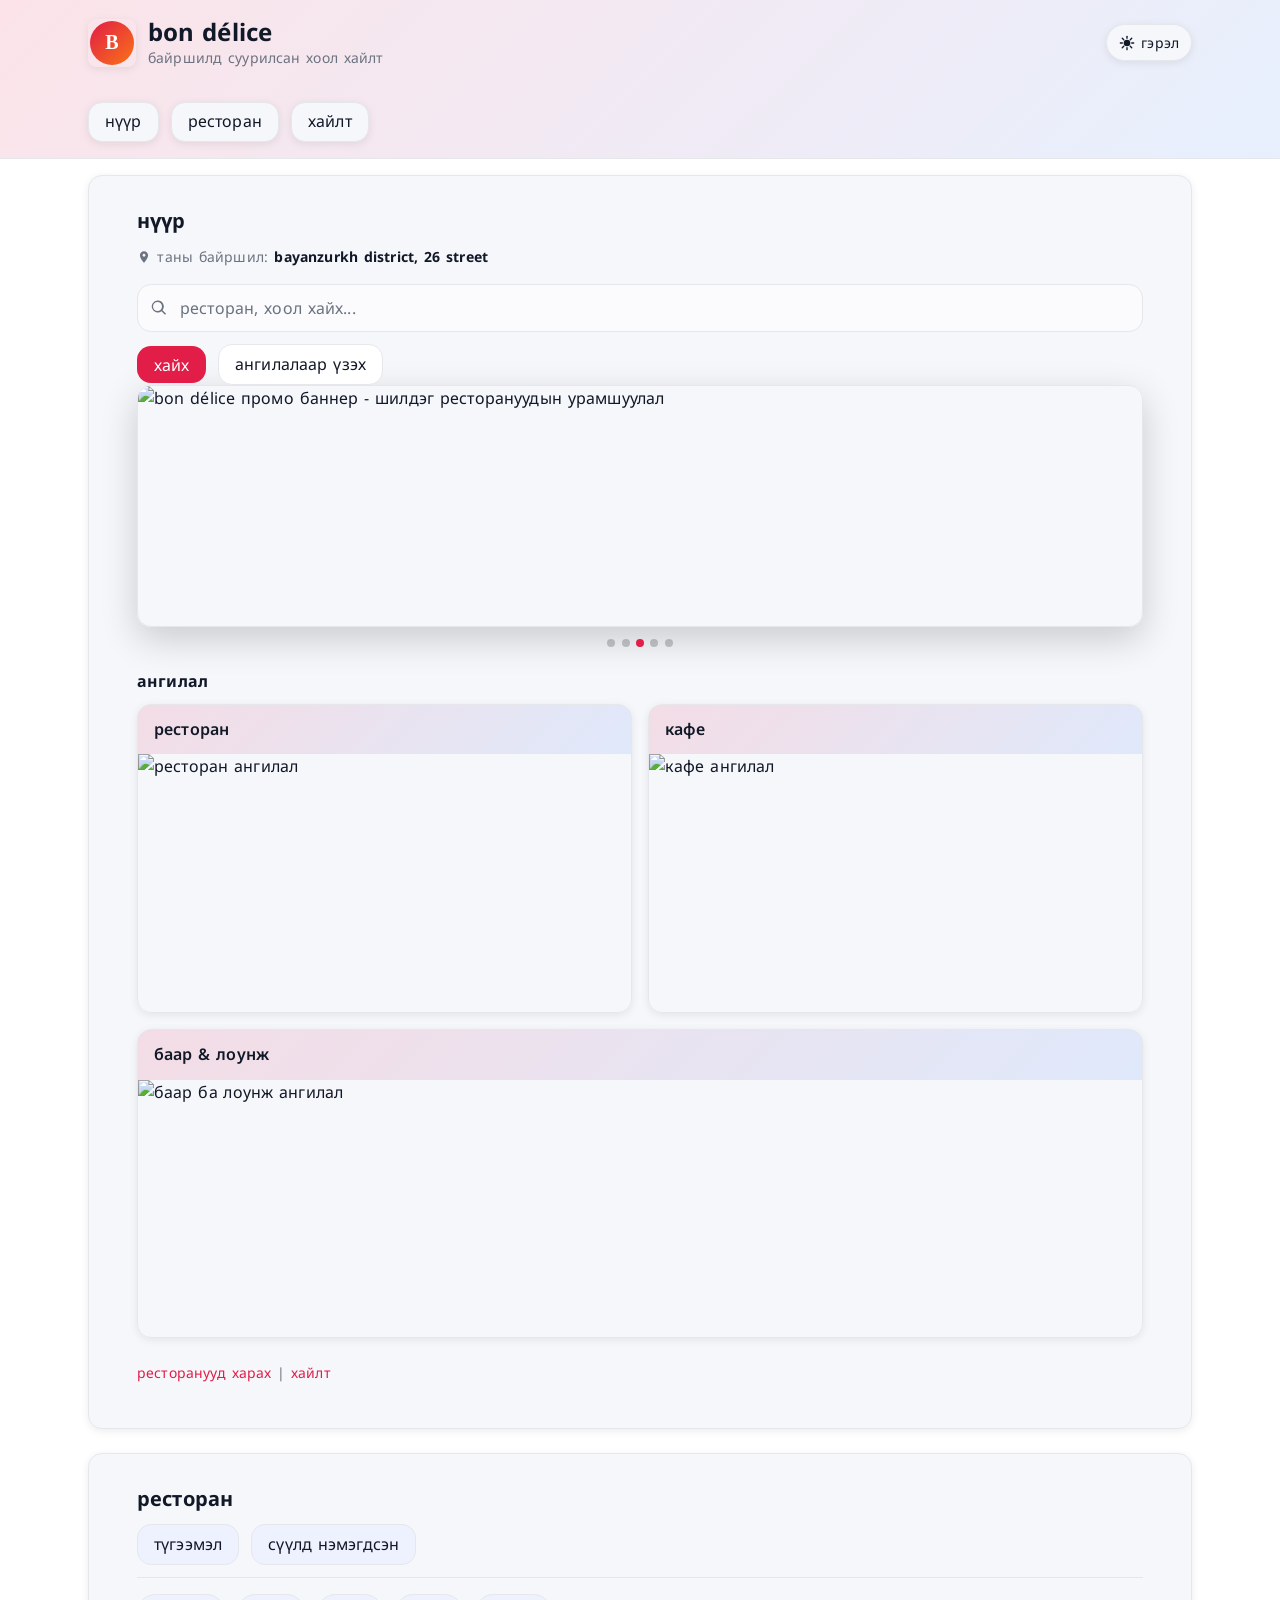
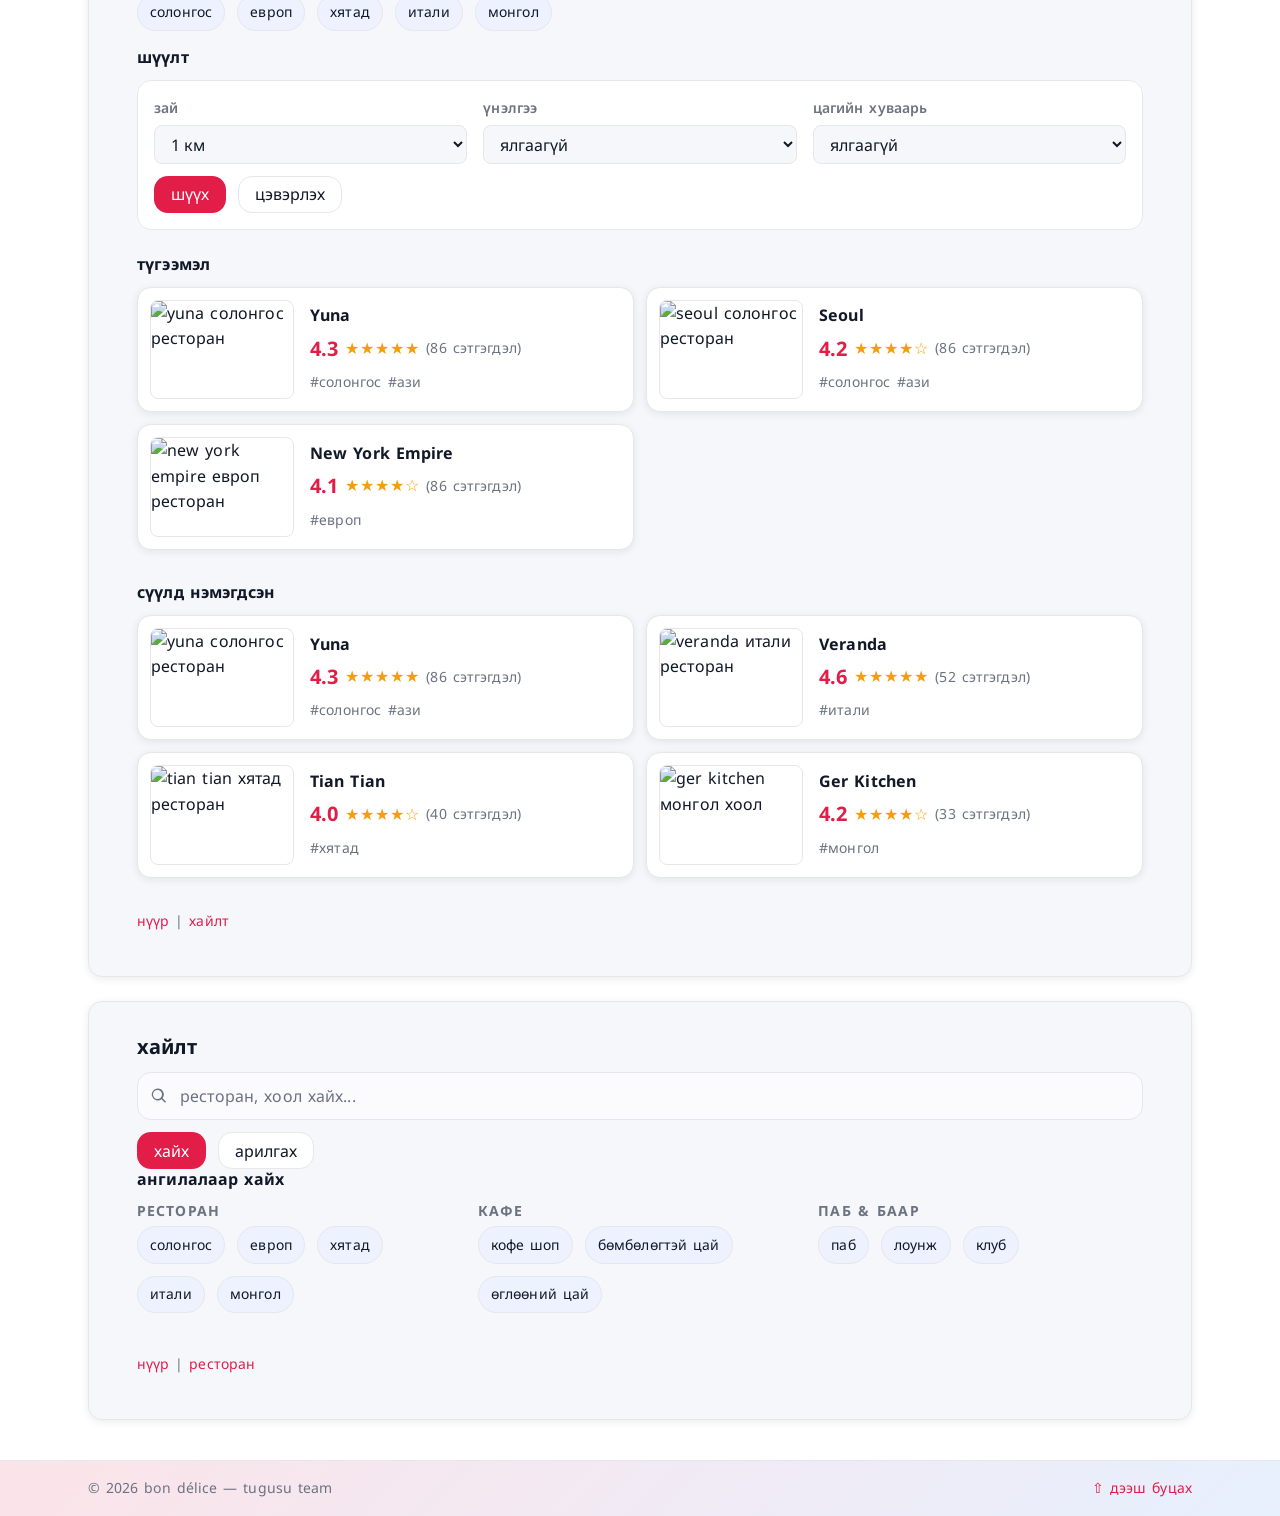
==== index.html @ 804069e1 "Rename discover.html to index.html" ====
<!DOCTYPE html PUBLIC "-//W3C//DTD XHTML 1.0 Strict//EN"
  "http://www.w3.org/TR/xhtml1/DTD/xhtml1-strict.dtd">
<html xmlns="http://www.w3.org/1999/xhtml" xml:lang="mn" lang="mn">

<head>
  <meta http-equiv="content-type" content="text/html; charset=utf-8" />
  <meta name="viewport" content="width=device-width, initial-scale=1.0" />

  <title>bon délice - нүүр хуудас</title>

  <!-- SEO мета тагууд -->
  <meta name="description" content="Bon Délice: байршилд суурилсан ресторан, кафе, паб хайлт. Монгол улсад үйлчилдэг хоол хүргэлтийн платформ." />
  <meta name="keywords" content="bon délice, ресторан, кафе, паб, хайлт, монгол хоол, Улаанбаатар" />
  <meta name="robots" content="index, follow" />
  <meta name="author" content="Bon Délice team" />

  <!-- Google Fonts - Noto Sans нь монгол үсгийг дэмждэг -->
  <link rel="stylesheet" type="text/css"
    href="https://fonts.googleapis.com/css2?family=Noto+Sans:wght@400;600;700&amp;display=swap" />

  <link rel="stylesheet" href="discover.css" type="text/css" />
</head>

<body>

  <!-- skip link - accessibility-д зориулсан, tab дарахад харагдана -->
  <p class="skip-link"><a href="#main-content">үндсэн агуулга руу шилжих</a></p>

  <!--
    Dark/light toggle арга:
    Checkbox input нь #page-д суурилсан CSS selector ашиглан
    dark mode-ийг JS-гүйгээр идэвхжүүлнэ.
    input нь харагдахгүй байна, харин label нь товчлуур болж харагдана.
  -->
  <input type="checkbox" id="theme-toggle" name="theme-toggle" value="1" />

  <div id="page">

    <!-- ====== HEADER ====== -->
    <div id="header">

      <div class="wrap header-top">

        <!-- лого болон брэнд нэр -->
        <div class="brand">

          <!-- inline SVG лого - requirement 9 -->
          <svg class="logo-icon" xmlns="http://www.w3.org/2000/svg"
               width="48" height="48" viewBox="0 0 48 48"
               role="img" aria-label="bon délice лого">
            <defs>
              <linearGradient id="logo-grad" x1="0%" y1="0%" x2="100%" y2="100%">
                <stop offset="0%" stop-color="#e11d48" />
                <stop offset="100%" stop-color="#f97316" />
              </linearGradient>
            </defs>
            <circle cx="24" cy="24" r="22" fill="url(#logo-grad)" />
            <text x="24" y="30" font-family="serif" font-size="20"
                  text-anchor="middle" fill="#ffffff" font-weight="bold">B</text>
          </svg>

          <div class="brand-text">
            <h1>bon délice</h1>
            <p>байршилд суурилсан хоол хайлт</p>
          </div>
        </div>

        <!-- dark/light toggle товч -->
        <div class="toggle-wrap">
          <label for="theme-toggle" class="theme-btn">
            <!-- inline SVG: нарны дүрс - гэрэл горим -->
            <svg xmlns="http://www.w3.org/2000/svg" width="16" height="16"
                 viewBox="0 0 24 24" aria-hidden="true">
              <circle cx="12" cy="12" r="5" fill="currentColor" />
              <line x1="12" y1="2" x2="12" y2="5"
                    stroke="currentColor" stroke-width="2" stroke-linecap="round" />
              <line x1="12" y1="19" x2="12" y2="22"
                    stroke="currentColor" stroke-width="2" stroke-linecap="round" />
              <line x1="2" y1="12" x2="5" y2="12"
                    stroke="currentColor" stroke-width="2" stroke-linecap="round" />
              <line x1="19" y1="12" x2="22" y2="12"
                    stroke="currentColor" stroke-width="2" stroke-linecap="round" />
              <line x1="4.9" y1="4.9" x2="7.1" y2="7.1"
                    stroke="currentColor" stroke-width="2" stroke-linecap="round" />
              <line x1="16.9" y1="16.9" x2="19.1" y2="19.1"
                    stroke="currentColor" stroke-width="2" stroke-linecap="round" />
              <line x1="4.9" y1="19.1" x2="7.1" y2="16.9"
                    stroke="currentColor" stroke-width="2" stroke-linecap="round" />
              <line x1="16.9" y1="7.1" x2="19.1" y2="4.9"
                    stroke="currentColor" stroke-width="2" stroke-linecap="round" />
            </svg>
            <span class="btn-label-light">гэрэл</span>
            <span class="btn-label-dark">харанхуй</span>
          </label>
        </div>

      </div>

      <!-- навигацийн цэс -->
      <nav id="main-nav">
        <div class="wrap">
          <h2 class="visually-hidden">үндсэн цэс</h2>
          <ul class="nav-list">
            <li><a href="#screen-home">нүүр</a></li>
            <li><a href="#screen-restaurants">ресторан</a></li>
            <li><a href="#screen-search">хайлт</a></li>
          </ul>
        </div>
      </nav>

    </div>
    <!-- /HEADER -->


    <!-- ====== MAIN CONTENT ====== -->
    <div id="app">
      <div id="main-content" class="wrap">


        <!-- ==================
             A) НҮҮР ХУУДАС
             ================== -->
        <div id="screen-home" class="card">

          <h2>нүүр</h2>

          <p class="location-text">
            <!-- location icon inline SVG -->
            <svg xmlns="http://www.w3.org/2000/svg" width="14" height="14"
                 viewBox="0 0 24 24" aria-hidden="true">
              <path fill="currentColor"
                d="M12 2C8.13 2 5 5.13 5 9c0 5.25 7 13 7 13s7-7.75
                   7-13c0-3.87-3.13-7-7-7zm0 9.5c-1.38
                   0-2.5-1.12-2.5-2.5s1.12-2.5 2.5-2.5
                   2.5 1.12 2.5 2.5-1.12 2.5-2.5 2.5z" />
            </svg>
            таны байршил: <strong>bayanzurkh district, 26 street</strong>
          </p>

          <!-- хайлтын форм -->
          <form action="#screen-search" method="get" class="search-form">
            <fieldset>
              <legend class="visually-hidden">хайлт хийх</legend>

              <div class="search-box">
                <!-- search icon inline SVG -->
                <svg class="search-icon" xmlns="http://www.w3.org/2000/svg"
                     width="18" height="18" viewBox="0 0 24 24" aria-hidden="true">
                  <path fill="currentColor"
                    d="M10 2a8 8 0 105.293 14.293l4.707 4.707
                       1.414-1.414-4.707-4.707A8 8 0 0010 2zm0
                       2a6 6 0 110 12 6 6 0 010-12z" />
                </svg>
                <label for="q-home" class="visually-hidden">хайх үгээ бичнэ үү</label>
                <input type="text" id="q-home" name="q" value="" />
                <span class="placeholder-text">ресторан, хоол хайх...</span>
              </div>

              <div class="form-row">
                <input type="submit" value="хайх" />
                <a class="btn-secondary" href="#screen-search">ангилалаар үзэх</a>
              </div>

            </fieldset>
          </form>

          <!-- баннер зураг -->
          <div class="banner-wrap">
            <img src="assets/img/banner.png"
                 alt="bon délice промо баннер - шилдэг ресторануудын урамшуулал"
                 width="900" height="240" />
          </div>

          <!-- slide indicator dots -->
          <div class="dots" aria-hidden="true">
            <span class="dot"></span>
            <span class="dot"></span>
            <span class="dot active"></span>
            <span class="dot"></span>
            <span class="dot"></span>
          </div>

          <!-- ангиллын grid -->
          <h3>ангилал</h3>

          <div class="category-grid">

            <div class="category-tile">
              <p class="tile-label"><a href="#screen-restaurants">ресторан</a></p>
              <div class="tile-img">
                <img src="assets/img/restaurant.png"
                     alt="ресторан ангилал" width="420" height="220" />
              </div>
            </div>

            <div class="category-tile">
              <p class="tile-label"><a href="#screen-restaurants">кафе</a></p>
              <div class="tile-img">
                <img src="assets/img/image.png"
                     alt="кафе ангилал" width="420" height="220" />
              </div>
            </div>

            <!-- wide tile нь grid дотор 2 нүд эзэлнэ -->
            <div class="category-tile tile-wide">
              <p class="tile-label"><a href="#screen-restaurants">баар &amp; лоунж</a></p>
              <div class="tile-img">
                <img src="assets/img/bar.png"
                     alt="баар ба лоунж ангилал" width="860" height="220" />
              </div>
            </div>

          </div>

          <p class="page-links">
            <a href="#screen-restaurants">ресторанууд харах</a> |
            <a href="#screen-search">хайлт</a>
          </p>

        </div>
        <!-- /нүүр -->


        <!-- ==================
             B) РЕСТОРАНЫ ЖАГСААЛТ
             ================== -->
        <div id="screen-restaurants" class="card">

          <h2>ресторан</h2>

          <!-- tab link - JS байхгүй тул anchor-оор навигац хийнэ -->
          <ul class="tab-list">
            <li><a href="#popular-section">түгээмэл</a></li>
            <li><a href="#new-section">сүүлд нэмэгдсэн</a></li>
          </ul>

          <!-- cuisine chips -->
          <ul class="chip-list">
            <li><a href="#rest-korean">солонгос</a></li>
            <li><a href="#rest-european">европ</a></li>
            <li><a href="#rest-chinese">хятад</a></li>
            <li><a href="#rest-italian">итали</a></li>
            <li><a href="#rest-mongolian">монгол</a></li>
          </ul>

          <!-- шүүлтийн форм -->
          <div class="filter-section">
            <h3>шүүлт</h3>
            <form action="#screen-restaurants" method="get">
              <fieldset>
                <legend class="visually-hidden">шүүлтийн сонголт</legend>

                <div class="filter-fields">

                  <div class="filter-field">
                    <label for="f-distance">зай</label>
                    <select id="f-distance" name="distance">
                      <option value="1">1 км</option>
                      <option value="3">3 км</option>
                      <option value="5">5 км</option>
                      <option value="10">10 км</option>
                    </select>
                  </div>

                  <div class="filter-field">
                    <label for="f-rating">үнэлгээ</label>
                    <select id="f-rating" name="minrating">
                      <option value="any">ялгаагүй</option>
                      <option value="4">4+</option>
                      <option value="3">3+</option>
                    </select>
                  </div>

                  <div class="filter-field">
                    <label for="f-open">цагийн хуваарь</label>
                    <select id="f-open" name="open">
                      <option value="any">ялгаагүй</option>
                      <option value="open">нээлттэй</option>
                      <option value="closed">хаалттай</option>
                    </select>
                  </div>

                </div>

                <div class="form-row">
                  <input type="submit" value="шүүх" />
                  <input type="reset" value="цэвэрлэх" />
                </div>

              </fieldset>
            </form>
          </div>

          <!-- түгээмэл ресторанууд -->
          <div id="popular-section" class="restaurant-block">
            <h3>түгээмэл</h3>

            <div class="restaurant-list">

              <div class="restaurant-item" id="rest-korean">
                <img class="rest-thumb" src="assets/img/yuna.png"
                     alt="yuna солонгос ресторан" width="160" height="110" />
                <div class="rest-info">
                  <h4>yuna</h4>
                  <p class="rating">
                    <span class="rating-num">4.3</span>
                    <span class="stars" aria-label="5 одоос 4.3">★★★★★</span>
                    <span class="review-count">(86 сэтгэгдэл)</span>
                  </p>
                  <p class="tags">#солонгос #ази</p>
                </div>
              </div>

              <div class="restaurant-item">
                <img class="rest-thumb" src="assets/img/seoul.png"
                     alt="seoul солонгос ресторан" width="160" height="110" />
                <div class="rest-info">
                  <h4>seoul</h4>
                  <p class="rating">
                    <span class="rating-num">4.2</span>
                    <span class="stars" aria-label="5 одоос 4.2">★★★★☆</span>
                    <span class="review-count">(86 сэтгэгдэл)</span>
                  </p>
                  <p class="tags">#солонгос #ази</p>
                </div>
              </div>

              <div class="restaurant-item" id="rest-european">
                <img class="rest-thumb" src="assets/img/new_york.png"
                     alt="new york empire европ ресторан" width="160" height="110" />
                <div class="rest-info">
                  <h4>new york empire</h4>
                  <p class="rating">
                    <span class="rating-num">4.1</span>
                    <span class="stars" aria-label="5 одоос 4.1">★★★★☆</span>
                    <span class="review-count">(86 сэтгэгдэл)</span>
                  </p>
                  <p class="tags">#европ</p>
                </div>
              </div>

            </div>
          </div>

          <!-- сүүлд нэмэгдсэн ресторанууд -->
          <div id="new-section" class="restaurant-block">
            <h3>сүүлд нэмэгдсэн</h3>

            <div class="restaurant-list">

              <div class="restaurant-item">
                <img class="rest-thumb" src="assets/img/yuna.png"
                     alt="yuna солонгос ресторан" width="160" height="110" />
                <div class="rest-info">
                  <h4>yuna</h4>
                  <p class="rating">
                    <span class="rating-num">4.3</span>
                    <span class="stars" aria-label="5 одоос 4.3">★★★★★</span>
                    <span class="review-count">(86 сэтгэгдэл)</span>
                  </p>
                  <p class="tags">#солонгос #ази</p>
                </div>
              </div>

              <div class="restaurant-item" id="rest-italian">
                <img class="rest-thumb" src="assets/img/veranda.png"
                     alt="veranda итали ресторан" width="160" height="110" />
                <div class="rest-info">
                  <h4>veranda</h4>
                  <p class="rating">
                    <span class="rating-num">4.6</span>
                    <span class="stars" aria-label="5 одоос 4.6">★★★★★</span>
                    <span class="review-count">(52 сэтгэгдэл)</span>
                  </p>
                  <p class="tags">#итали</p>
                </div>
              </div>

              <div class="restaurant-item" id="rest-chinese">
                <img class="rest-thumb" src="assets/img/tin_tan.png"
                     alt="tian tian хятад ресторан" width="160" height="110" />
                <div class="rest-info">
                  <h4>tian tian</h4>
                  <p class="rating">
                    <span class="rating-num">4.0</span>
                    <span class="stars" aria-label="5 одоос 4.0">★★★★☆</span>
                    <span class="review-count">(40 сэтгэгдэл)</span>
                  </p>
                  <p class="tags">#хятад</p>
                </div>
              </div>

              <div class="restaurant-item" id="rest-mongolian">
                <img class="rest-thumb" src="assets/img/ger.png"
                     alt="ger kitchen монгол хоол" width="160" height="110" />
                <div class="rest-info">
                  <h4>ger kitchen</h4>
                  <p class="rating">
                    <span class="rating-num">4.2</span>
                    <span class="stars" aria-label="5 одоос 4.2">★★★★☆</span>
                    <span class="review-count">(33 сэтгэгдэл)</span>
                  </p>
                  <p class="tags">#монгол</p>
                </div>
              </div>

            </div>
          </div>

          <p class="page-links">
            <a href="#screen-home">нүүр</a> |
            <a href="#screen-search">хайлт</a>
          </p>

        </div>
        <!-- /ресторан -->


        <!-- ==================
             C) ХАЙЛТ
             ================== -->
        <div id="screen-search" class="card">

          <h2>хайлт</h2>

          <form action="#screen-restaurants" method="get" class="search-form">
            <fieldset>
              <legend class="visually-hidden">хайлтын форм</legend>

              <div class="search-box">
                <svg class="search-icon" xmlns="http://www.w3.org/2000/svg"
                     width="18" height="18" viewBox="0 0 24 24" aria-hidden="true">
                  <path fill="currentColor"
                    d="M10 2a8 8 0 105.293 14.293l4.707 4.707
                       1.414-1.414-4.707-4.707A8 8 0 0010 2zm0
                       2a6 6 0 110 12 6 6 0 010-12z" />
                </svg>
                <label for="q-search" class="visually-hidden">нэр, хоолоор хайх</label>
                <input type="text" id="q-search" name="q" value="" />
                <span class="placeholder-text">ресторан, хоол хайх...</span>
              </div>

              <div class="form-row">
                <input type="submit" value="хайх" />
                <input type="reset" value="арилгах" />
              </div>

            </fieldset>
          </form>

          <!-- ангилалуудаар хайх chips -->
          <h3>ангилалаар хайх</h3>

          <div class="chip-groups">

            <div class="chip-group">
              <h4>ресторан</h4>
              <ul class="chip-list">
                <li><a href="#rest-korean">солонгос</a></li>
                <li><a href="#rest-european">европ</a></li>
                <li><a href="#rest-chinese">хятад</a></li>
                <li><a href="#rest-italian">итали</a></li>
                <li><a href="#rest-mongolian">монгол</a></li>
              </ul>
            </div>

            <div class="chip-group">
              <h4>кафе</h4>
              <ul class="chip-list">
                <li><a href="#screen-restaurants">кофе шоп</a></li>
                <li><a href="#screen-restaurants">бөмбөлөгтэй цай</a></li>
                <li><a href="#screen-restaurants">өглөөний цай</a></li>
              </ul>
            </div>

            <div class="chip-group">
              <h4>паб &amp; баар</h4>
              <ul class="chip-list">
                <li><a href="#screen-restaurants">паб</a></li>
                <li><a href="#screen-restaurants">лоунж</a></li>
                <li><a href="#screen-restaurants">клуб</a></li>
              </ul>
            </div>

          </div>

          <p class="page-links">
            <a href="#screen-home">нүүр</a> |
            <a href="#screen-restaurants">ресторан</a>
          </p>

        </div>
        <!-- /хайлт -->


      </div>
    </div>
    <!-- /app -->


    <!-- ====== FOOTER ====== -->
    <div id="footer">
      <div class="wrap footer-inner">
        <p>&#169; 2026 bon délice &mdash; tugusu team</p>
        <p><a href="#top">&#8679; дээш буцах</a></p>
      </div>
    </div>

  </div>
  <!-- /page -->

</body>
</html>
---- discover.css ----
/*
  bon délice - discover.css
  Энэ файлд вэб хуудасны бүх загварчлалыг хийлээ.

  Бичсэн: tugusu team
  Огноо: 2026

  Хэрэгжүүлсэн зүйлс:
  - CSS custom property (color, font, spacing token)
  - Dark / Light горим (checkbox trick, JS-гүй)
  - Animation болон transition
  - Gradient, shadow, border-radius
  - Inline SVG ашиглалт (HTML дотор)
  - Grid болон Flexbox layout
  - Responsive: гар утас (bosoo), гар утас (хэвтээ), компьютер
  - Монгол текстэд тохирсон typography
*/


/* =====================================================
   CSS CUSTOM PROPERTIES (Token буюу хувьсагч)

   Бүх өнгө, хэмжээ, фонтыг эндэс хэрэглэнэ.
   Ингэснээр нэг газраас өөрчлөхөд бүгд өөрчлөгдөнө.
   Хатуу утга CSS rule дотор бичихгүй байх.
===================================================== */
:root {

  /* --- Өнгөнүүд --- */
  --color-bg:        #ffffff;
  --color-card:      #f6f7fb;
  --color-border:    #e5e7eb;
  --color-text:      #111827;
  --color-muted:     #6b7280;
  --color-brand:     #e11d48;
  --color-chip-bg:   #eef2ff;

  /* gradient - header болон accent-д ашиглана */
  --color-grad: linear-gradient(
    135deg,
    rgba(225, 29, 72, 0.12),
    rgba(59, 130, 246, 0.12)
  );

  /* --- Фонт --- */
  --font-body: "Noto Sans", Arial, sans-serif;

  /* Монгол текст уншихад тохирсон typography утгууд.
     line-height 1.6 нь монгол үсгийн мөр хоорондын зайг
     харааны хувьд тохиромжтой болгодог. */
  --font-size-sm:   0.875rem;
  --font-size-base: 1rem;
  --font-size-lg:   1.25rem;
  --font-size-xl:   1.5rem;

  --line-height-body:    1.6;
  --line-height-heading: 1.3;
  --letter-spacing-body: 0.01em;
  --word-spacing-mn:     0.1em;    /* монгол үгийн хоорондын зай */

  /* --- Зай (spacing) --- */
  --space-xs:  0.4rem;
  --space-sm:  0.75rem;
  --space-md:  1rem;
  --space-lg:  1.5rem;
  --space-xl:  2rem;

  /* --- Border radius --- */
  --radius-sm: 0.5rem;
  --radius-md: 0.875rem;
  --radius-full: 999px;

  /* --- Shadow --- */
  --shadow-sm: 0 2px 8px rgba(0, 0, 0, 0.08);
  --shadow-md: 0 6px 20px rgba(0, 0, 0, 0.13);
  --shadow-lg: 0 12px 36px rgba(0, 0, 0, 0.18);

  /* --- Max width --- */
  --max-width: 72rem;
}


/* =====================================================
   DARK MODE

   #theme-toggle checkbox тэмдэглэгдэхэд
   ~ selector ашиглаад #page доторх
   custom property-уудыг override хийнэ.
   Ингэснээр JS ашиглалгүйгээр dark mode ажиллана.
===================================================== */
#theme-toggle {
  /* энэ checkbox харагдахгүй байна, label нь товч болно */
  position: absolute;
  left: -9999px;
  width: 1px;
  height: 1px;
  overflow: hidden;
}

#theme-toggle:checked ~ #page {
  --color-bg:     #0d1117;
  --color-card:   #161b22;
  --color-border: rgba(255, 255, 255, 0.12);
  --color-text:   #e6edf3;
  --color-muted:  #8b949e;
  --color-chip-bg: rgba(255, 255, 255, 0.07);

  --shadow-sm: 0 2px 8px rgba(0, 0, 0, 0.4);
  --shadow-md: 0 6px 20px rgba(0, 0, 0, 0.5);
  --shadow-lg: 0 12px 36px rgba(0, 0, 0, 0.6);

  --color-grad: linear-gradient(
    135deg,
    rgba(225, 29, 72, 0.2),
    rgba(59, 130, 246, 0.15)
  );
}


/* =====================================================
   BASE STYLES

   Хамгийн эхлээд бүх элементэд нийтлэг дүрмүүд.
===================================================== */
html {
  font-size: 16px;
  box-sizing: border-box;
}

/* box-sizing бүх элементэд өвлүүлнэ - энэ их тохиромжтой */
*,
*::before,
*::after {
  box-sizing: inherit;
}

body {
  margin: 0;
  font-family: var(--font-body);
  font-size: var(--font-size-base);
  line-height: var(--line-height-body);
  letter-spacing: var(--letter-spacing-body);
  word-spacing: var(--word-spacing-mn);
  /* fallback өнгө - CSS variable дэмжихгүй хуучин browser-д зориулсан */
  background: #ffffff;
  color: #111827;
}

/* #page нь dark mode-ийн үндсэн контейнер */
#page {
  min-height: 100vh;
  background: var(--color-bg);
  color: var(--color-text);
  /* өнгө шилжилт нь smooth байх */
  transition: background 300ms ease, color 300ms ease;
}

/* зургийг responsive болгох */
img {
  max-width: 100%;
  height: auto;
  display: block;
  border: 0;
}

/* link-үүдийн нийтлэг загвар */
a {
  color: var(--color-brand);
  text-decoration: none;
}

a:hover,
a:focus {
  text-decoration: underline;
}

/* heading typography */
h1, h2, h3, h4 {
  color: var(--color-text);
  line-height: var(--line-height-heading);
  margin-top: 0;
}

h1 { font-size: var(--font-size-xl); margin-bottom: var(--space-xs); }
h2 { font-size: var(--font-size-lg); margin-bottom: var(--space-sm); }
h3 { font-size: var(--font-size-base); margin-bottom: var(--space-sm); }
h4 { font-size: var(--font-size-base); margin-bottom: var(--space-xs); }

p {
  color: var(--color-text);
  margin-top: 0;
  margin-bottom: var(--space-sm);
}


/* =====================================================
   UTILITY CLASSES
===================================================== */

/* screen reader-д харагдана, харин нүдэнд харагдахгүй */
.visually-hidden {
  position: absolute;
  left: -9999px;
  top: auto;
  width: 1px;
  height: 1px;
  overflow: hidden;
}

/* max-width container, дунд нь байрлуулна */
.wrap {
  max-width: var(--max-width);
  margin: 0 auto;
  padding: var(--space-md) var(--space-lg);
}


/* =====================================================
   SKIP LINK (accessibility)

   Tab дарахад гарч ирнэ, keyboard хэрэглэгчдэд зориулсан.
===================================================== */
.skip-link {
  margin: 0;
  padding: 0;
}

.skip-link a {
  position: absolute;
  left: -9999px;
  top: var(--space-sm);
  background: var(--color-card);
  color: var(--color-text);
  padding: var(--space-sm) var(--space-md);
  border-radius: var(--radius-sm);
  box-shadow: var(--shadow-md);
  z-index: 100;
}

.skip-link a:focus {
  left: var(--space-md);
  outline: 2px solid var(--color-brand);
  outline-offset: 2px;
}


/* =====================================================
   HEADER

   Gradient background ашиглана.
   Дотроо flex ашиглаж лого, toggle товч зэрэгцүүлнэ.
===================================================== */
#header {
  background: var(--color-grad);
  border-bottom: 1px solid var(--color-border);
}

/* лого + toggle хэсэг */
.header-top {
  display: flex;
  align-items: center;
  justify-content: space-between;
  gap: var(--space-md);
}

/* брэнд нэр + лого хажуу тийш байрлана */
.brand {
  display: flex;
  align-items: center;
  gap: var(--space-sm);
}

.logo-icon {
  flex-shrink: 0;
  border-radius: var(--radius-sm);
  box-shadow: var(--shadow-sm);
}

.brand-text h1 {
  margin: 0;
  font-size: var(--font-size-lg);
  color: var(--color-text);
}

.brand-text p {
  margin: 0;
  font-size: var(--font-size-sm);
  color: var(--color-muted);
}

/* dark/light toggle товч */
.theme-btn {
  display: inline-flex;
  align-items: center;
  gap: var(--space-xs);
  padding: var(--space-xs) var(--space-sm);
  border-radius: var(--radius-full);
  border: 1px solid var(--color-border);
  background: var(--color-card);
  color: var(--color-text);
  cursor: pointer;
  font-family: var(--font-body);
  font-size: var(--font-size-sm);
  box-shadow: var(--shadow-sm);
  transition: transform 200ms ease, box-shadow 200ms ease;
}

.theme-btn:hover {
  transform: translateY(-1px);
  box-shadow: var(--shadow-md);
}

/* label текстийг dark/light горимоор харуулах */
.btn-label-dark  { display: none; }
.btn-label-light { display: inline; }

#theme-toggle:checked ~ #page .btn-label-dark  { display: inline; }
#theme-toggle:checked ~ #page .btn-label-light { display: none; }

/* навигацийн цэс */
.nav-list {
  margin: 0;
  padding: 0;
  list-style: none;
  display: flex;
  gap: var(--space-sm);
  flex-wrap: wrap;
}

.nav-list a {
  display: inline-block;
  padding: var(--space-xs) var(--space-md);
  background: var(--color-card);
  color: var(--color-text);
  border: 1px solid var(--color-border);
  border-radius: var(--radius-md);
  text-decoration: none;
  box-shadow: var(--shadow-sm);
  transition: transform 180ms ease, box-shadow 180ms ease;
}

.nav-list a:hover,
.nav-list a:focus {
  transform: translateY(-1px);
  box-shadow: var(--shadow-md);
  outline: none;
}


/* =====================================================
   CARD

   Хуудас дотрох үндсэн блокуудын загвар.
   Animation: доороос дээш гарч ирнэ (fade + slide).
===================================================== */
.card {
  background: var(--color-card);
  border: 1px solid var(--color-border);
  border-radius: var(--radius-md);
  box-shadow: var(--shadow-sm);
  padding: var(--space-xl);
  margin-bottom: var(--space-lg);

  /* page load-д гарч ирэх animation */
  animation: slide-up 500ms ease both;
}

@keyframes slide-up {
  from {
    opacity: 0;
    transform: translateY(10px);
  }
  to {
    opacity: 1;
    transform: translateY(0);
  }
}


/* =====================================================
   БАЙРШИЛ ТЕКСТ
===================================================== */
.location-text {
  display: flex;
  align-items: center;
  gap: var(--space-xs);
  color: var(--color-muted);
  font-size: var(--font-size-sm);
  margin-bottom: var(--space-md);
}

.location-text strong {
  color: var(--color-text);
}


/* =====================================================
   ХАЙЛТЫН ФОРМ

   XHTML strict нь placeholder attribute дэмждэггүй тул
   .placeholder-text span ашиглаж ижил харагдуулна.
===================================================== */
.search-form fieldset {
  border: 0;
  padding: 0;
  margin: 0;
}

.search-box {
  display: flex;
  align-items: center;
  gap: var(--space-sm);
  position: relative;
  background: rgba(255, 255, 255, 0.6);
  border: 1px solid var(--color-border);
  border-radius: var(--radius-md);
  padding: var(--space-sm);
  margin-bottom: var(--space-sm);
}

/* dark mode-д search box өнгийг өөрчилнэ */
#theme-toggle:checked ~ #page .search-box {
  background: rgba(255, 255, 255, 0.05);
}

.search-icon {
  flex-shrink: 0;
  color: var(--color-muted);
}

.search-box input[type="text"] {
  flex: 1;
  border: 0;
  background: transparent;
  outline: none;
  color: var(--color-text);
  font-family: var(--font-body);
  font-size: var(--font-size-base);
  padding: 0;
}

/* fake placeholder текст */
.placeholder-text {
  position: absolute;
  /* search icon (18px) + gap (12px) + padding (12px) = ~42px */
  left: 42px;
  color: var(--color-muted);
  pointer-events: none;
  transition: opacity 150ms ease;
}

/* input-д фокус орж эсвэл хулганаар hover хийхэд placeholder алга болно */
.search-box input[type="text"]:focus + .placeholder-text,
.search-box input[type="text"]:hover + .placeholder-text {
  opacity: 0;
}

/* form доторх товч + link эгнээ */
.form-row {
  display: flex;
  gap: var(--space-sm);
  flex-wrap: wrap;
  align-items: center;
}


/* =====================================================
   ТОВЧ (Button) ЗАГВАРУУД

   input[type="submit"], input[type="reset"], .btn-secondary
   эдгээр гурав нь ижил base загвартай.
===================================================== */
input[type="submit"],
input[type="reset"],
.btn-secondary {
  font-family: var(--font-body);
  font-size: var(--font-size-base);
  padding: var(--space-xs) var(--space-md);
  border: 1px solid var(--color-border);
  border-radius: var(--radius-md);
  background: var(--color-bg);
  color: var(--color-text);
  cursor: pointer;
  text-decoration: none;
  display: inline-block;
  transition: transform 180ms ease, box-shadow 180ms ease;
}

/* үндсэн submit товч улаан background-тай */
input[type="submit"] {
  background: var(--color-brand);
  border-color: transparent;
  color: #ffffff;
}

input[type="submit"]:hover,
input[type="submit"]:focus,
input[type="reset"]:hover,
input[type="reset"]:focus,
.btn-secondary:hover,
.btn-secondary:focus {
  transform: translateY(-2px);
  box-shadow: var(--shadow-md);
  outline: none;
}


/* =====================================================
   БАННЕР ЗУРАГ
===================================================== */
.banner-wrap {
  border-radius: var(--radius-md);
  overflow: hidden;
  box-shadow: var(--shadow-lg);
  border: 1px solid var(--color-border);
  margin-bottom: var(--space-sm);
}

/* slider indicator dots */
.dots {
  display: flex;
  justify-content: center;
  gap: var(--space-xs);
  margin-bottom: var(--space-lg);
}

.dot {
  width: 8px;
  height: 8px;
  border-radius: var(--radius-full);
  background: rgba(0, 0, 0, 0.2);
  transition: background 200ms ease;
}

/* dark mode dots */
#theme-toggle:checked ~ #page .dot {
  background: rgba(255, 255, 255, 0.2);
}

/* идэвхтэй dot нь брэнд өнгөтэй */
.dot.active {
  background: var(--color-brand);
}


/* =====================================================
   АНГИЛЛЫН GRID

   Mobile: 1 багана
   Tablet+: 2 багана
   .tile-wide нь 2 баганыг бүтнээр эзэлнэ
===================================================== */
.category-grid {
  display: grid;
  grid-template-columns: 1fr;
  gap: var(--space-md);
  margin-bottom: var(--space-lg);
}

.category-tile {
  border-radius: var(--radius-md);
  overflow: hidden;
  box-shadow: var(--shadow-sm);
  border: 1px solid var(--color-border);
  transition: transform 200ms ease, box-shadow 200ms ease;
}

.category-tile:hover {
  transform: translateY(-2px);
  box-shadow: var(--shadow-md);
}

.tile-label {
  margin: 0;
  padding: var(--space-sm) var(--space-md);
  background: var(--color-grad);
  font-weight: 600;
}

.tile-label a {
  color: var(--color-text);
  text-decoration: none;
}

.tile-img {
  overflow: hidden;
}

.tile-img img {
  width: 100%;
  transition: transform 300ms ease;
}

.category-tile:hover .tile-img img {
  transform: scale(1.03);
}


/* =====================================================
   TAB ЖАГСААЛТ
===================================================== */
.tab-list {
  margin: 0 0 var(--space-md) 0;
  padding: 0;
  list-style: none;
  display: flex;
  gap: var(--space-sm);
  border-bottom: 1px solid var(--color-border);
  padding-bottom: var(--space-sm);
}

.tab-list a {
  display: inline-block;
  padding: var(--space-xs) var(--space-md);
  border-radius: var(--radius-md);
  background: var(--color-chip-bg);
  color: var(--color-text);
  border: 1px solid var(--color-border);
  text-decoration: none;
  transition: transform 180ms ease, background 180ms ease;
}

.tab-list a:hover,
.tab-list a:focus {
  transform: translateY(-1px);
  background: var(--color-brand);
  color: #ffffff;
  border-color: transparent;
  outline: none;
}


/* =====================================================
   CHIP ЖАГСААЛТ

   Ангилал болон хайлтын товчнуудын загвар.
===================================================== */
.chip-list {
  margin: 0 0 var(--space-md) 0;
  padding: 0;
  list-style: none;
  display: flex;
  gap: var(--space-sm);
  flex-wrap: wrap;
}

.chip-list a {
  display: inline-block;
  padding: var(--space-xs) var(--space-sm);
  background: var(--color-chip-bg);
  color: var(--color-text);
  border: 1px solid var(--color-border);
  border-radius: var(--radius-full);
  font-size: var(--font-size-sm);
  text-decoration: none;
  transition: transform 180ms ease, background 180ms ease;
}

.chip-list a:hover,
.chip-list a:focus {
  transform: translateY(-1px);
  background: var(--color-brand);
  color: #ffffff;
  border-color: transparent;
  outline: none;
}


/* =====================================================
   ШҮҮЛТИЙН ФОРМ
===================================================== */
.filter-section {
  margin-bottom: var(--space-lg);
}

.filter-section fieldset {
  border: 1px solid var(--color-border);
  border-radius: var(--radius-md);
  background: var(--color-bg);
  padding: var(--space-md);
  margin: 0;
}

/* filter fields flex-ээр зэрэгцнэ */
.filter-fields {
  display: flex;
  gap: var(--space-md);
  flex-wrap: wrap;
  margin-bottom: var(--space-sm);
}

.filter-field {
  flex: 1;
  min-width: 120px;
  display: flex;
  flex-direction: column;
  gap: var(--space-xs);
}

.filter-field label {
  font-size: var(--font-size-sm);
  color: var(--color-muted);
  font-weight: 600;
}

select {
  width: 100%;
  padding: var(--space-xs) var(--space-sm);
  border: 1px solid var(--color-border);
  border-radius: var(--radius-sm);
  background: var(--color-card);
  color: var(--color-text);
  font-family: var(--font-body);
  font-size: var(--font-size-base);
}


/* =====================================================
   РЕСТОРАНЫ ЖАГСААЛТ
===================================================== */
.restaurant-block {
  margin-bottom: var(--space-xl);
}

.restaurant-list {
  display: grid;
  grid-template-columns: 1fr;
  gap: var(--space-sm);
}

.restaurant-item {
  display: flex;
  gap: var(--space-md);
  align-items: center;
  background: var(--color-bg);
  border: 1px solid var(--color-border);
  border-radius: var(--radius-md);
  padding: var(--space-sm);
  box-shadow: var(--shadow-sm);
  transition: transform 200ms ease, box-shadow 200ms ease;
}

.restaurant-item:hover {
  transform: translateY(-2px);
  box-shadow: var(--shadow-md);
}

.rest-thumb {
  width: 9rem;
  height: auto;
  border-radius: var(--radius-sm);
  border: 1px solid var(--color-border);
  flex-shrink: 0;
  object-fit: cover;
}

.rest-info h4 {
  margin-bottom: var(--space-xs);
  text-transform: capitalize;
}

.rating {
  display: flex;
  align-items: center;
  gap: var(--space-xs);
  margin-bottom: var(--space-xs);
}

.rating-num {
  font-weight: 700;
  color: var(--color-brand);
  font-size: var(--font-size-lg);
}

.stars {
  color: #f59e0b;
  letter-spacing: 1px;
}

.review-count {
  font-size: var(--font-size-sm);
  color: var(--color-muted);
}

.tags {
  margin: 0;
  font-size: var(--font-size-sm);
  color: var(--color-muted);
  word-spacing: 0.15em;
}


/* =====================================================
   ХАЙЛТ ХУУДАСНЫ CHIP GROUP
===================================================== */
.chip-groups {
  display: grid;
  grid-template-columns: 1fr;
  gap: var(--space-md);
  margin-bottom: var(--space-lg);
}

.chip-group h4 {
  color: var(--color-muted);
  font-size: var(--font-size-sm);
  text-transform: uppercase;
  letter-spacing: 0.08em;
  margin-bottom: var(--space-xs);
}


/* =====================================================
   PAGE NAVIGATION LINKS
===================================================== */
.page-links {
  margin-top: var(--space-lg);
  color: var(--color-muted);
  font-size: var(--font-size-sm);
}

.page-links a {
  color: var(--color-brand);
}

.page-links a:hover {
  text-decoration: underline;
}


/* =====================================================
   FOOTER
===================================================== */
#footer {
  border-top: 1px solid var(--color-border);
  background: var(--color-grad);
}

.footer-inner {
  display: flex;
  justify-content: space-between;
  align-items: center;
  flex-wrap: wrap;
  gap: var(--space-sm);
}

.footer-inner p {
  margin: 0;
  font-size: var(--font-size-sm);
  color: var(--color-muted);
}

.footer-inner a {
  color: var(--color-brand);
}


/* =====================================================
   RESPONSIVE MEDIA QUERIES

   CS142 lecture-д заасан 3 breakpoint:
   1. гар утас босоо  -> default (mobile-first)
   2. гар утас хэвтээ -> min-width: 600px
   3. компьютер       -> min-width: 1024px
===================================================== */

/* --- 2. Гар утас хэвтээ / жижиг tablet (600px+) --- */
@media screen and (min-width: 600px) {

  /* ангиллын grid 2 баганатай болно */
  .category-grid {
    grid-template-columns: 1fr 1fr;
  }

  /* wide tile бүтэн мөрийг эзэлнэ */
  .tile-wide {
    grid-column: 1 / -1;
  }

  /* хайлтын chip groups 2 баганатай */
  .chip-groups {
    grid-template-columns: 1fr 1fr;
  }

  /* filter fields мөн 2 баганатай */
  .filter-fields {
    flex-wrap: nowrap;
  }
}

/* --- 3. Компьютерийн дэлгэц (1024px+) --- */
@media screen and (min-width: 1024px) {

  /* рестораны жагсаалт 2 баганатай болно */
  .restaurant-list {
    grid-template-columns: 1fr 1fr;
  }

  /* chip groups 3 баганатай */
  .chip-groups {
    grid-template-columns: 1fr 1fr 1fr;
  }

  /* header font жоохон томруулна */
  .brand-text h1 {
    font-size: var(--font-size-xl);
  }

  /* card padding арай их болно */
  .card {
    padding: var(--space-xl) calc(var(--space-xl) * 1.5);
  }
}
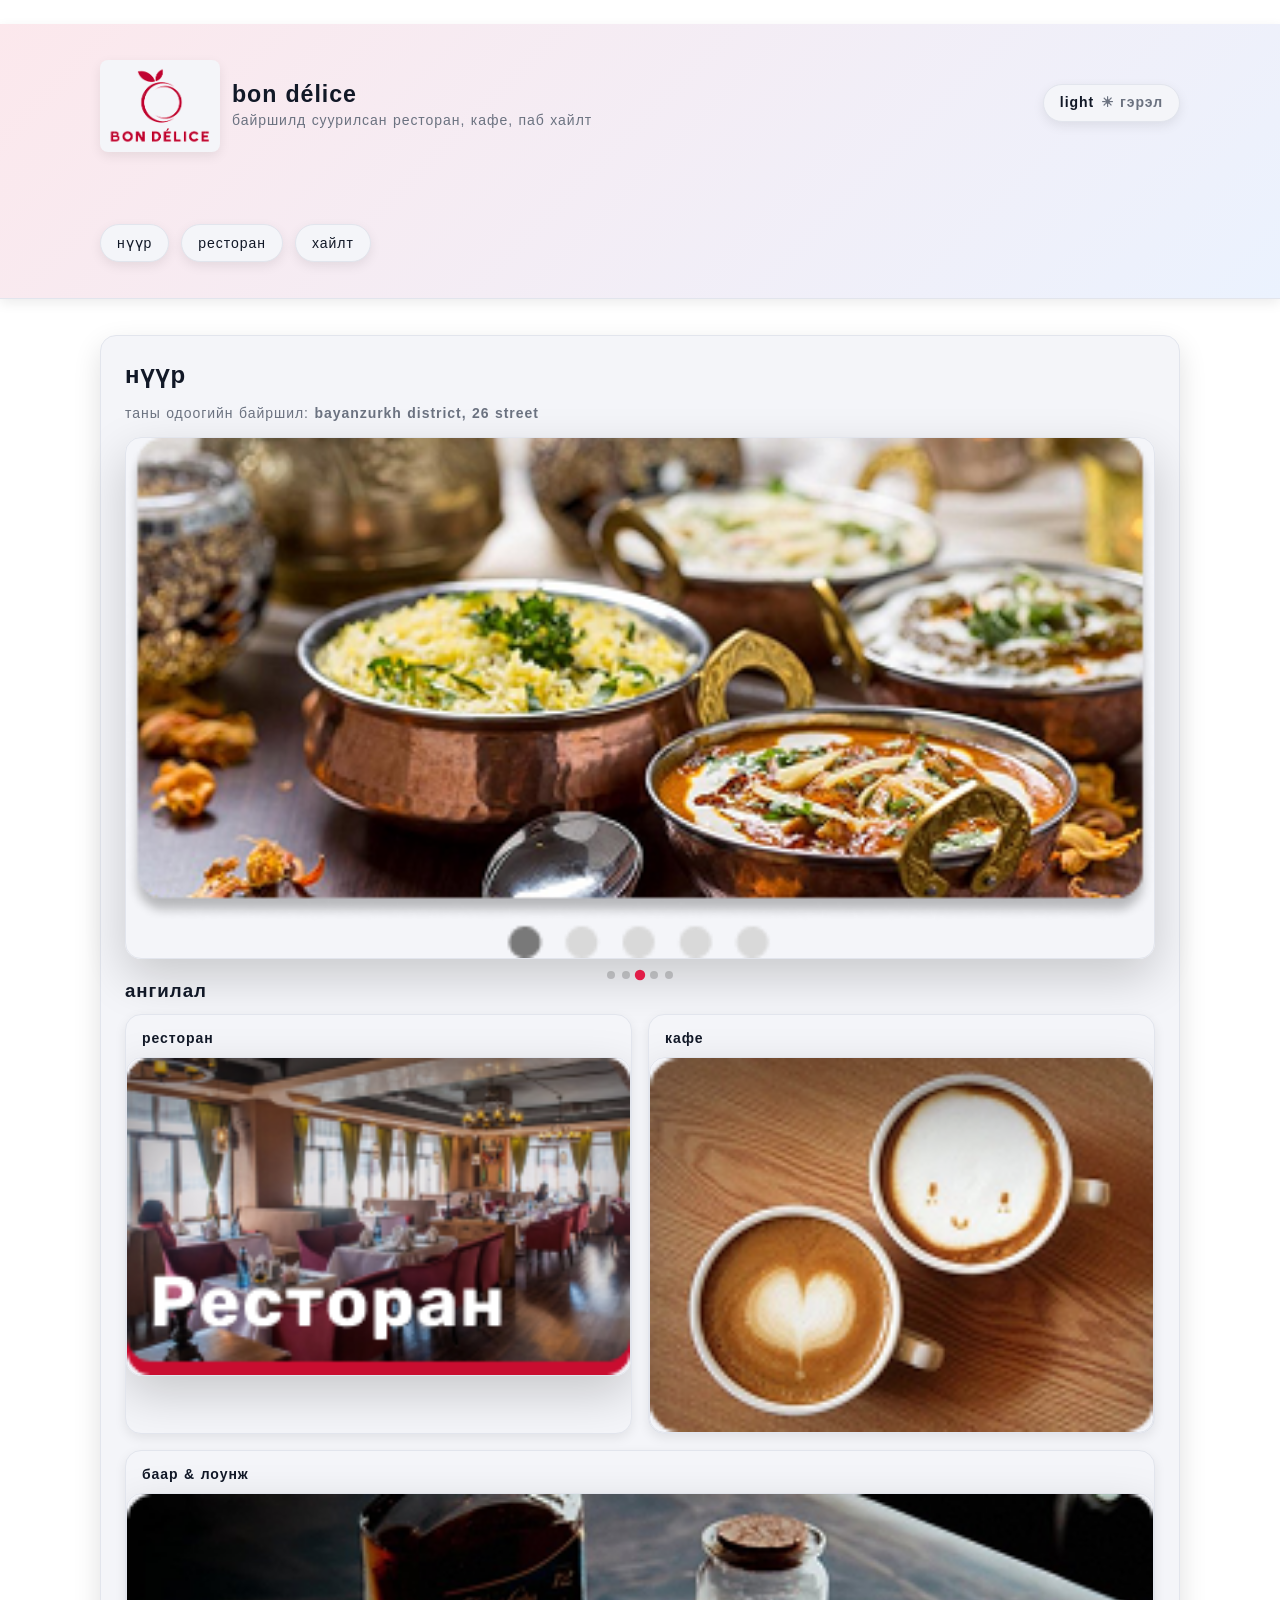
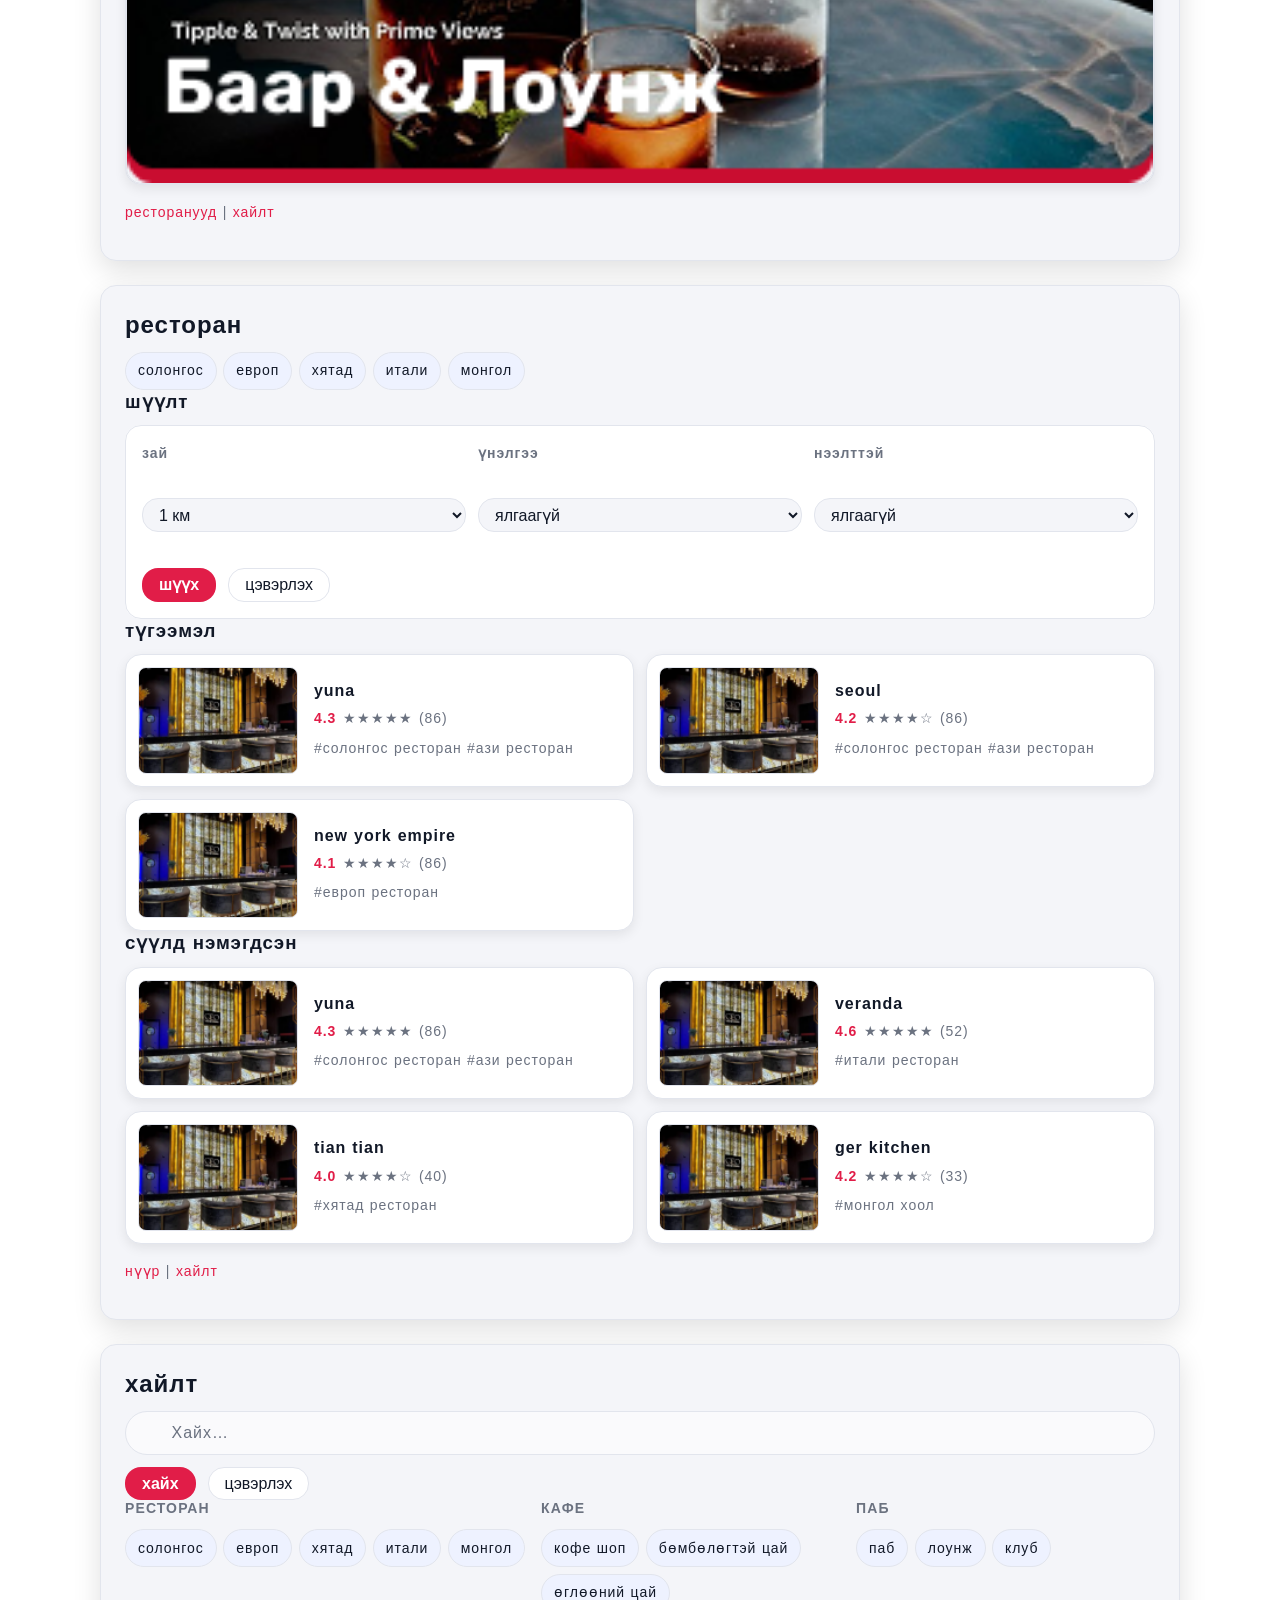
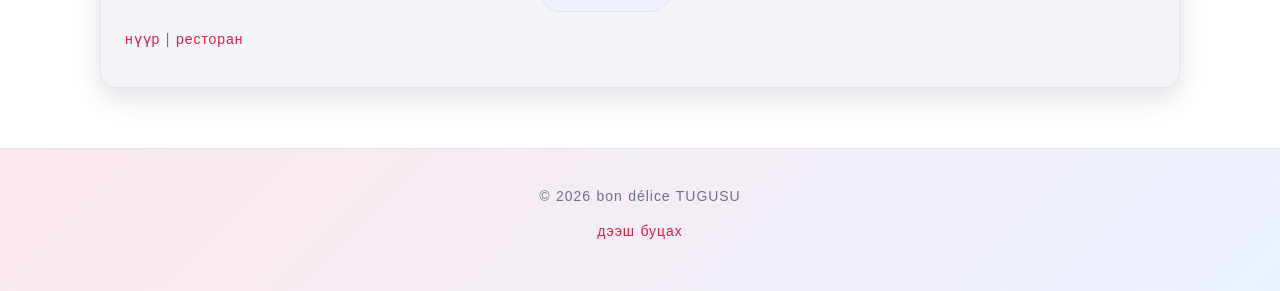
==== commit 42355665: "Rename discover.html to index.html" ====
--- a/index.html
+++ b/index.html
@@ -1,513 +1,304 @@
 <!DOCTYPE html PUBLIC "-//W3C//DTD XHTML 1.0 Strict//EN"
   "http://www.w3.org/TR/xhtml1/DTD/xhtml1-strict.dtd">
 <html xmlns="http://www.w3.org/1999/xhtml" xml:lang="mn" lang="mn">
-
-<head>
-  <meta http-equiv="content-type" content="text/html; charset=utf-8" />
-  <meta name="viewport" content="width=device-width, initial-scale=1.0" />
-
-  <title>bon délice - нүүр хуудас</title>
-
-  <!-- SEO мета тагууд -->
-  <meta name="description" content="Bon Délice: байршилд суурилсан ресторан, кафе, паб хайлт. Монгол улсад үйлчилдэг хоол хүргэлтийн платформ." />
-  <meta name="keywords" content="bon délice, ресторан, кафе, паб, хайлт, монгол хоол, Улаанбаатар" />
-  <meta name="robots" content="index, follow" />
-  <meta name="author" content="Bon Délice team" />
-
-  <!-- Google Fonts - Noto Sans нь монгол үсгийг дэмждэг -->
-  <link rel="stylesheet" type="text/css"
-    href="https://fonts.googleapis.com/css2?family=Noto+Sans:wght@400;600;700&amp;display=swap" />
-
-  <link rel="stylesheet" href="discover.css" type="text/css" />
-</head>
-
-<body>
-
-  <!-- skip link - accessibility-д зориулсан, tab дарахад харагдана -->
-  <p class="skip-link"><a href="#main-content">үндсэн агуулга руу шилжих</a></p>
-
-  <!--
-    Dark/light toggle арга:
-    Checkbox input нь #page-д суурилсан CSS selector ашиглан
-    dark mode-ийг JS-гүйгээр идэвхжүүлнэ.
-    input нь харагдахгүй байна, харин label нь товчлуур болж харагдана.
-  -->
-  <input type="checkbox" id="theme-toggle" name="theme-toggle" value="1" />
-
-  <div id="page">
-
-    <!-- ====== HEADER ====== -->
-    <div id="header">
-
-      <div class="wrap header-top">
-
-        <!-- лого болон брэнд нэр -->
-        <div class="brand">
-
-          <!-- inline SVG лого - requirement 9 -->
-          <svg class="logo-icon" xmlns="http://www.w3.org/2000/svg"
-               width="48" height="48" viewBox="0 0 48 48"
-               role="img" aria-label="bon délice лого">
-            <defs>
-              <linearGradient id="logo-grad" x1="0%" y1="0%" x2="100%" y2="100%">
-                <stop offset="0%" stop-color="#e11d48" />
-                <stop offset="100%" stop-color="#f97316" />
-              </linearGradient>
-            </defs>
-            <circle cx="24" cy="24" r="22" fill="url(#logo-grad)" />
-            <text x="24" y="30" font-family="serif" font-size="20"
-                  text-anchor="middle" fill="#ffffff" font-weight="bold">B</text>
-          </svg>
-
-          <div class="brand-text">
-            <h1>bon délice</h1>
-            <p>байршилд суурилсан хоол хайлт</p>
+  <head>
+    <meta http-equiv="content-type" content="text/html; charset=utf-8" />
+    <meta name="viewport" content="width=device-width, initial-scale=1.0" />
+    <meta http-equiv="Content-Security-Policy" content="default-src 'self'; img-src 'self' data:; style-src 'self' https://fonts.googleapis.com; font-src https://fonts.gstatic.com; object-src 'self';" />
+
+    <title>bon délice - discover</title>
+
+    <meta name="description" content="Bon Délice: нүүр, ангилал, ресторан жагсаалт, улс төрлөөр шүүх, хайлт." />
+    <meta name="keywords" content="bon délice, ресторан, кафе, паб, хайлт, шүүлт, эрэмбэлэлт" />
+    <meta name="robots" content="index, follow" />
+
+    <link rel="stylesheet" type="text/css"
+      href="https://fonts.googleapis.com/css2?family=Noto+Sans:wght@400;600;700&amp;display=swap" />
+    <link rel="stylesheet" href="discover.css" type="text/css" />
+  </head>
+
+  <body>
+    <div id="top"></div>
+
+    <p class="skip"><a href="#main">үндсэн агуулга руу шилжих</a></p>
+
+    <div id="shell"> 
+      <input type="checkbox" id="theme-toggle" name="theme-toggle" value="1" /> <!--theme toglle & page udirdah-->
+
+      <div id="page">
+        <div id="header">
+          <div class="wrap head">
+            <div class="brand">
+              <img class="logo" src="assets/img/logo.png" alt="bon délice лого" width="120" height="88" />
+              <div class="brand-text">
+                <h1>bon délice</h1>
+                <p>байршилд суурилсан ресторан, кафе, паб хайлт</p>
+              </div>
+            </div>
+
+            <div class="toggle">
+              <label for="theme-toggle" class="theme-btn">light</label>
+            </div>
+          </div>
+
+          <div class="wrap nav">
+            <h2 class="vh">цэс</h2>
+            <ul class="nav-list">
+              <li><a href="#screen-a">нүүр</a></li>
+              <li><a href="#screen-b">ресторан</a></li>
+              <li><a href="#screen-c">хайлт</a></li>
+            </ul>
           </div>
         </div>
 
-        <!-- dark/light toggle товч -->
-        <div class="toggle-wrap">
-          <label for="theme-toggle" class="theme-btn">
-            <!-- inline SVG: нарны дүрс - гэрэл горим -->
-            <svg xmlns="http://www.w3.org/2000/svg" width="16" height="16"
-                 viewBox="0 0 24 24" aria-hidden="true">
-              <circle cx="12" cy="12" r="5" fill="currentColor" />
-              <line x1="12" y1="2" x2="12" y2="5"
-                    stroke="currentColor" stroke-width="2" stroke-linecap="round" />
-              <line x1="12" y1="19" x2="12" y2="22"
-                    stroke="currentColor" stroke-width="2" stroke-linecap="round" />
-              <line x1="2" y1="12" x2="5" y2="12"
-                    stroke="currentColor" stroke-width="2" stroke-linecap="round" />
-              <line x1="19" y1="12" x2="22" y2="12"
-                    stroke="currentColor" stroke-width="2" stroke-linecap="round" />
-              <line x1="4.9" y1="4.9" x2="7.1" y2="7.1"
-                    stroke="currentColor" stroke-width="2" stroke-linecap="round" />
-              <line x1="16.9" y1="16.9" x2="19.1" y2="19.1"
-                    stroke="currentColor" stroke-width="2" stroke-linecap="round" />
-              <line x1="4.9" y1="19.1" x2="7.1" y2="16.9"
-                    stroke="currentColor" stroke-width="2" stroke-linecap="round" />
-              <line x1="16.9" y1="7.1" x2="19.1" y2="4.9"
-                    stroke="currentColor" stroke-width="2" stroke-linecap="round" />
-            </svg>
-            <span class="btn-label-light">гэрэл</span>
-            <span class="btn-label-dark">харанхуй</span>
-          </label>
+        <div id="app">
+          <div id="main" class="wrap">
+            <div id="screen-a" class="card">
+              <h2>нүүр</h2>
+
+              <p class="muted">
+                таны одоогийн байршил: <strong>bayanzurkh district, 26 street</strong>
+              </p>
+
+              <p class="media">
+                <img src="assets/img/banner.png" alt="нүүр хуудасны баннер зураг" width="900" height="240" />
+              </p>
+
+              <p class="dots">
+                <span class="dot"></span><span class="dot"></span><span class="dot on"></span><span class="dot"></span><span class="dot"></span>
+              </p>
+
+              <h3>ангилал</h3>
+
+              <div class="grid">
+                <div class="tile">
+                  <p class="cap"><a href="#screen-b">ресторан</a></p>
+                  <p class="media">
+                    <img src="assets/img/restaurant.png" alt="ресторан ангиллын зураг" width="420" height="220" />
+                  </p>
+                </div>
+
+                <div class="tile">
+                  <p class="cap"><a href="#screen-b">кафе</a></p>
+                  <p class="media">
+                    <img src="assets/img/image.png" alt="кафе ангиллын зураг" width="420" height="220" />
+                  </p>
+                </div>
+
+                <div class="tile wide">
+                  <p class="cap"><a href="#screen-b">баар &amp; лоунж</a></p>
+                  <p class="media">
+                    <img src="assets/img/bar.png" alt="баар ба лоунж ангиллын зураг" width="860" height="220" />
+                  </p>
+                </div>
+              </div>
+
+              <p class="links">
+                <a href="#screen-b">ресторанууд</a> | <a href="#screen-c">хайлт</a>
+              </p>
+            </div>
+
+            <div id="screen-b" class="card">
+              <h2>ресторан</h2>
+
+              <ul class="chips">
+                <li><a href="#korean">солонгос</a></li>
+                <li><a href="#europe">европ</a></li>
+                <li><a href="#chinese">хятад</a></li>
+                <li><a href="#italian">итали</a></li>
+                <li><a href="#mongolian">монгол</a></li>
+              </ul>
+
+              <div class="filter">
+                <h3>шүүлт</h3>
+
+                <form action="#screen-b" method="get">
+                  <fieldset>
+                    <legend class="vh">шүүлтийн сонголтууд</legend>
+
+                    <p>
+                      <label for="distance">зай</label><br />
+                      <select id="distance" name="distance">
+                        <option value="1">1 км</option>
+                        <option value="3">3 км</option>
+                        <option value="5">5 км</option>
+                        <option value="10">10 км</option>
+                      </select>
+                    </p>
+
+                    <p>
+                      <label for="minrating">үнэлгээ</label><br />
+                      <select id="minrating" name="minrating">
+                        <option value="any">ялгаагүй</option>
+                        <option value="4">4+</option>
+                        <option value="3">3+</option>
+                      </select>
+                    </p>
+
+                    <p>
+                      <label for="open">нээлттэй</label><br />
+                      <select id="open" name="open">
+                        <option value="any">ялгаагүй</option>
+                        <option value="open">нээлттэй</option>
+                        <option value="closed">хаалттай</option>
+                      </select>
+                    </p>
+
+                    <p class="row">
+                      <input type="submit" value="шүүх" />
+                      <input type="reset" value="цэвэрлэх" />
+                    </p>
+                  </fieldset>
+                </form>
+              </div>
+
+              <div id="popular" class="block">
+                <h3>түгээмэл</h3>
+
+                <div class="list">
+                  <div class="item" id="korean">
+                    <img class="thumb" src="assets/img/yuna.png" alt="yuna рестораны зураг" width="160" height="110" />
+                    <div class="meta">
+                      <h4>yuna</h4>
+                      <p class="rate"><span class="n">4.3</span> <span class="stars">★★★★★</span> <span class="c">(86)</span></p>
+                      <p class="tag">#солонгос ресторан #ази ресторан</p>
+                    </div>
+                  </div>
+
+                  <div class="item">
+                    <img class="thumb" src="assets/img/seoul.png" alt="seoul рестораны зураг" width="160" height="110" />
+                    <div class="meta">
+                      <h4>seoul</h4>
+                      <p class="rate"><span class="n">4.2</span> <span class="stars">★★★★☆</span> <span class="c">(86)</span></p>
+                      <p class="tag">#солонгос ресторан #ази ресторан</p>
+                    </div>
+                  </div>
+
+                  <div class="item" id="europe">
+                    <img class="thumb" src="assets/img/new_york.png" alt="new york empire рестораны зураг" width="160" height="110" />
+                    <div class="meta">
+                      <h4>new york empire</h4>
+                      <p class="rate"><span class="n">4.1</span> <span class="stars">★★★★☆</span> <span class="c">(86)</span></p>
+                      <p class="tag">#европ ресторан</p>
+                    </div>
+                  </div>
+                </div>
+              </div>
+
+              <div id="new" class="block">
+                <h3>сүүлд нэмэгдсэн</h3>
+
+                <div class="list">
+                  <div class="item">
+                    <img class="thumb" src="assets/img/yuna.png" alt="yuna рестораны зураг" width="160" height="110" />
+                    <div class="meta">
+                      <h4>yuna</h4>
+                      <p class="rate"><span class="n">4.3</span> <span class="stars">★★★★★</span> <span class="c">(86)</span></p>
+                      <p class="tag">#солонгос ресторан #ази ресторан</p>
+                    </div>
+                  </div>
+
+                  <div class="item" id="italian">
+                    <img class="thumb" src="assets/img/veranda.png" alt="veranda рестораны зураг" width="160" height="110" />
+                    <div class="meta">
+                      <h4>veranda</h4>
+                      <p class="rate"><span class="n">4.6</span> <span class="stars">★★★★★</span> <span class="c">(52)</span></p>
+                      <p class="tag">#итали ресторан</p>
+                    </div>
+                  </div>
+
+                  <div class="item" id="chinese">
+                    <img class="thumb" src="assets/img/tin_tan.png" alt="tian tian рестораны зураг" width="160" height="110" />
+                    <div class="meta">
+                      <h4>tian tian</h4>
+                      <p class="rate"><span class="n">4.0</span> <span class="stars">★★★★☆</span> <span class="c">(40)</span></p>
+                      <p class="tag">#хятад ресторан</p>
+                    </div>
+                  </div>
+
+                  <div class="item" id="mongolian">
+                    <img class="thumb" src="assets/img/ger.png" alt="ger kitchen рестораны зураг" width="160" height="110" />
+                    <div class="meta">
+                      <h4>ger kitchen</h4>
+                      <p class="rate"><span class="n">4.2</span> <span class="stars">★★★★☆</span> <span class="c">(33)</span></p>
+                      <p class="tag">#монгол хоол</p>
+                    </div>
+                  </div>
+                </div>
+              </div>
+
+              <p class="links">
+                <a href="#screen-a">нүүр</a> | <a href="#screen-c">хайлт</a>
+              </p>
+            </div>
+
+            <div id="screen-c" class="card">
+              <h2>хайлт</h2>
+
+              <form action="#screen-b" method="get" class="search">
+                <fieldset>
+                  <legend class="vh">хайлтын форм</legend>
+
+                  <p class="search-box">
+                    <object class="icon" data="assets/icons/search.svg" type="image/svg+xml">
+                      <span class="vh">хайх</span>
+                    </object>
+
+                    <label for="q-search" class="vh">нэрээр хайх</label>
+                    <input type="text" id="q-search" name="q" value="" />
+                    <span class="hint">Хайх…</span>
+                  </p>
+
+                  <p class="row">
+                    <input type="submit" value="хайх" />
+                    <input type="reset" value="цэвэрлэх" />
+                  </p>
+                </fieldset>
+              </form>
+
+              <div class="groups">
+                <div class="group">
+                  <h4>ресторан</h4>
+                  <ul class="chips">
+                    <li><a href="#korean">солонгос</a></li>
+                    <li><a href="#europe">европ</a></li>
+                    <li><a href="#chinese">хятад</a></li>
+                    <li><a href="#italian">итали</a></li>
+                    <li><a href="#mongolian">монгол</a></li>
+                  </ul>
+                </div>
+
+                <div class="group">
+                  <h4>кафе</h4>
+                  <ul class="chips chips-wrap">
+                    <li><a href="#screen-b">кофе шоп</a></li>
+                    <li><a href="#screen-b">бөмбөлөгтэй цай</a></li>
+                    <li><a href="#screen-b">өглөөний цай</a></li>
+                  </ul>
+                </div>
+
+                <div class="group">
+                  <h4>паб</h4>
+                  <ul class="chips chips-wrap">
+                    <li><a href="#screen-b">паб</a></li>
+                    <li><a href="#screen-b">лоунж</a></li>
+                    <li><a href="#screen-b">клуб</a></li>
+                  </ul>
+                </div>
+              </div>
+
+              <p class="links">
+                <a href="#screen-a">нүүр</a> | <a href="#screen-b">ресторан</a>
+              </p>
+            </div>
+          </div>
+
+          <div id="footer">
+            <p>&#169; 2026 bon délice TUGUSU</p>
+            <p><a href="#top">дээш буцах</a></p>
+          </div>
         </div>
-
-      </div>
-
-      <!-- навигацийн цэс -->
-      <nav id="main-nav">
-        <div class="wrap">
-          <h2 class="visually-hidden">үндсэн цэс</h2>
-          <ul class="nav-list">
-            <li><a href="#screen-home">нүүр</a></li>
-            <li><a href="#screen-restaurants">ресторан</a></li>
-            <li><a href="#screen-search">хайлт</a></li>
-          </ul>
-        </div>
-      </nav>
-
-    </div>
-    <!-- /HEADER -->
-
-
-    <!-- ====== MAIN CONTENT ====== -->
-    <div id="app">
-      <div id="main-content" class="wrap">
-
-
-        <!-- ==================
-             A) НҮҮР ХУУДАС
-             ================== -->
-        <div id="screen-home" class="card">
-
-          <h2>нүүр</h2>
-
-          <p class="location-text">
-            <!-- location icon inline SVG -->
-            <svg xmlns="http://www.w3.org/2000/svg" width="14" height="14"
-                 viewBox="0 0 24 24" aria-hidden="true">
-              <path fill="currentColor"
-                d="M12 2C8.13 2 5 5.13 5 9c0 5.25 7 13 7 13s7-7.75
-                   7-13c0-3.87-3.13-7-7-7zm0 9.5c-1.38
-                   0-2.5-1.12-2.5-2.5s1.12-2.5 2.5-2.5
-                   2.5 1.12 2.5 2.5-1.12 2.5-2.5 2.5z" />
-            </svg>
-            таны байршил: <strong>bayanzurkh district, 26 street</strong>
-          </p>
-
-          <!-- хайлтын форм -->
-          <form action="#screen-search" method="get" class="search-form">
-            <fieldset>
-              <legend class="visually-hidden">хайлт хийх</legend>
-
-              <div class="search-box">
-                <!-- search icon inline SVG -->
-                <svg class="search-icon" xmlns="http://www.w3.org/2000/svg"
-                     width="18" height="18" viewBox="0 0 24 24" aria-hidden="true">
-                  <path fill="currentColor"
-                    d="M10 2a8 8 0 105.293 14.293l4.707 4.707
-                       1.414-1.414-4.707-4.707A8 8 0 0010 2zm0
-                       2a6 6 0 110 12 6 6 0 010-12z" />
-                </svg>
-                <label for="q-home" class="visually-hidden">хайх үгээ бичнэ үү</label>
-                <input type="text" id="q-home" name="q" value="" />
-                <span class="placeholder-text">ресторан, хоол хайх...</span>
-              </div>
-
-              <div class="form-row">
-                <input type="submit" value="хайх" />
-                <a class="btn-secondary" href="#screen-search">ангилалаар үзэх</a>
-              </div>
-
-            </fieldset>
-          </form>
-
-          <!-- баннер зураг -->
-          <div class="banner-wrap">
-            <img src="assets/img/banner.png"
-                 alt="bon délice промо баннер - шилдэг ресторануудын урамшуулал"
-                 width="900" height="240" />
-          </div>
-
-          <!-- slide indicator dots -->
-          <div class="dots" aria-hidden="true">
-            <span class="dot"></span>
-            <span class="dot"></span>
-            <span class="dot active"></span>
-            <span class="dot"></span>
-            <span class="dot"></span>
-          </div>
-
-          <!-- ангиллын grid -->
-          <h3>ангилал</h3>
-
-          <div class="category-grid">
-
-            <div class="category-tile">
-              <p class="tile-label"><a href="#screen-restaurants">ресторан</a></p>
-              <div class="tile-img">
-                <img src="assets/img/restaurant.png"
-                     alt="ресторан ангилал" width="420" height="220" />
-              </div>
-            </div>
-
-            <div class="category-tile">
-              <p class="tile-label"><a href="#screen-restaurants">кафе</a></p>
-              <div class="tile-img">
-                <img src="assets/img/image.png"
-                     alt="кафе ангилал" width="420" height="220" />
-              </div>
-            </div>
-
-            <!-- wide tile нь grid дотор 2 нүд эзэлнэ -->
-            <div class="category-tile tile-wide">
-              <p class="tile-label"><a href="#screen-restaurants">баар &amp; лоунж</a></p>
-              <div class="tile-img">
-                <img src="assets/img/bar.png"
-                     alt="баар ба лоунж ангилал" width="860" height="220" />
-              </div>
-            </div>
-
-          </div>
-
-          <p class="page-links">
-            <a href="#screen-restaurants">ресторанууд харах</a> |
-            <a href="#screen-search">хайлт</a>
-          </p>
-
-        </div>
-        <!-- /нүүр -->
-
-
-        <!-- ==================
-             B) РЕСТОРАНЫ ЖАГСААЛТ
-             ================== -->
-        <div id="screen-restaurants" class="card">
-
-          <h2>ресторан</h2>
-
-          <!-- tab link - JS байхгүй тул anchor-оор навигац хийнэ -->
-          <ul class="tab-list">
-            <li><a href="#popular-section">түгээмэл</a></li>
-            <li><a href="#new-section">сүүлд нэмэгдсэн</a></li>
-          </ul>
-
-          <!-- cuisine chips -->
-          <ul class="chip-list">
-            <li><a href="#rest-korean">солонгос</a></li>
-            <li><a href="#rest-european">европ</a></li>
-            <li><a href="#rest-chinese">хятад</a></li>
-            <li><a href="#rest-italian">итали</a></li>
-            <li><a href="#rest-mongolian">монгол</a></li>
-          </ul>
-
-          <!-- шүүлтийн форм -->
-          <div class="filter-section">
-            <h3>шүүлт</h3>
-            <form action="#screen-restaurants" method="get">
-              <fieldset>
-                <legend class="visually-hidden">шүүлтийн сонголт</legend>
-
-                <div class="filter-fields">
-
-                  <div class="filter-field">
-                    <label for="f-distance">зай</label>
-                    <select id="f-distance" name="distance">
-                      <option value="1">1 км</option>
-                      <option value="3">3 км</option>
-                      <option value="5">5 км</option>
-                      <option value="10">10 км</option>
-                    </select>
-                  </div>
-
-                  <div class="filter-field">
-                    <label for="f-rating">үнэлгээ</label>
-                    <select id="f-rating" name="minrating">
-                      <option value="any">ялгаагүй</option>
-                      <option value="4">4+</option>
-                      <option value="3">3+</option>
-                    </select>
-                  </div>
-
-                  <div class="filter-field">
-                    <label for="f-open">цагийн хуваарь</label>
-                    <select id="f-open" name="open">
-                      <option value="any">ялгаагүй</option>
-                      <option value="open">нээлттэй</option>
-                      <option value="closed">хаалттай</option>
-                    </select>
-                  </div>
-
-                </div>
-
-                <div class="form-row">
-                  <input type="submit" value="шүүх" />
-                  <input type="reset" value="цэвэрлэх" />
-                </div>
-
-              </fieldset>
-            </form>
-          </div>
-
-          <!-- түгээмэл ресторанууд -->
-          <div id="popular-section" class="restaurant-block">
-            <h3>түгээмэл</h3>
-
-            <div class="restaurant-list">
-
-              <div class="restaurant-item" id="rest-korean">
-                <img class="rest-thumb" src="assets/img/yuna.png"
-                     alt="yuna солонгос ресторан" width="160" height="110" />
-                <div class="rest-info">
-                  <h4>yuna</h4>
-                  <p class="rating">
-                    <span class="rating-num">4.3</span>
-                    <span class="stars" aria-label="5 одоос 4.3">★★★★★</span>
-                    <span class="review-count">(86 сэтгэгдэл)</span>
-                  </p>
-                  <p class="tags">#солонгос #ази</p>
-                </div>
-              </div>
-
-              <div class="restaurant-item">
-                <img class="rest-thumb" src="assets/img/seoul.png"
-                     alt="seoul солонгос ресторан" width="160" height="110" />
-                <div class="rest-info">
-                  <h4>seoul</h4>
-                  <p class="rating">
-                    <span class="rating-num">4.2</span>
-                    <span class="stars" aria-label="5 одоос 4.2">★★★★☆</span>
-                    <span class="review-count">(86 сэтгэгдэл)</span>
-                  </p>
-                  <p class="tags">#солонгос #ази</p>
-                </div>
-              </div>
-
-              <div class="restaurant-item" id="rest-european">
-                <img class="rest-thumb" src="assets/img/new_york.png"
-                     alt="new york empire европ ресторан" width="160" height="110" />
-                <div class="rest-info">
-                  <h4>new york empire</h4>
-                  <p class="rating">
-                    <span class="rating-num">4.1</span>
-                    <span class="stars" aria-label="5 одоос 4.1">★★★★☆</span>
-                    <span class="review-count">(86 сэтгэгдэл)</span>
-                  </p>
-                  <p class="tags">#европ</p>
-                </div>
-              </div>
-
-            </div>
-          </div>
-
-          <!-- сүүлд нэмэгдсэн ресторанууд -->
-          <div id="new-section" class="restaurant-block">
-            <h3>сүүлд нэмэгдсэн</h3>
-
-            <div class="restaurant-list">
-
-              <div class="restaurant-item">
-                <img class="rest-thumb" src="assets/img/yuna.png"
-                     alt="yuna солонгос ресторан" width="160" height="110" />
-                <div class="rest-info">
-                  <h4>yuna</h4>
-                  <p class="rating">
-                    <span class="rating-num">4.3</span>
-                    <span class="stars" aria-label="5 одоос 4.3">★★★★★</span>
-                    <span class="review-count">(86 сэтгэгдэл)</span>
-                  </p>
-                  <p class="tags">#солонгос #ази</p>
-                </div>
-              </div>
-
-              <div class="restaurant-item" id="rest-italian">
-                <img class="rest-thumb" src="assets/img/veranda.png"
-                     alt="veranda итали ресторан" width="160" height="110" />
-                <div class="rest-info">
-                  <h4>veranda</h4>
-                  <p class="rating">
-                    <span class="rating-num">4.6</span>
-                    <span class="stars" aria-label="5 одоос 4.6">★★★★★</span>
-                    <span class="review-count">(52 сэтгэгдэл)</span>
-                  </p>
-                  <p class="tags">#итали</p>
-                </div>
-              </div>
-
-              <div class="restaurant-item" id="rest-chinese">
-                <img class="rest-thumb" src="assets/img/tin_tan.png"
-                     alt="tian tian хятад ресторан" width="160" height="110" />
-                <div class="rest-info">
-                  <h4>tian tian</h4>
-                  <p class="rating">
-                    <span class="rating-num">4.0</span>
-                    <span class="stars" aria-label="5 одоос 4.0">★★★★☆</span>
-                    <span class="review-count">(40 сэтгэгдэл)</span>
-                  </p>
-                  <p class="tags">#хятад</p>
-                </div>
-              </div>
-
-              <div class="restaurant-item" id="rest-mongolian">
-                <img class="rest-thumb" src="assets/img/ger.png"
-                     alt="ger kitchen монгол хоол" width="160" height="110" />
-                <div class="rest-info">
-                  <h4>ger kitchen</h4>
-                  <p class="rating">
-                    <span class="rating-num">4.2</span>
-                    <span class="stars" aria-label="5 одоос 4.2">★★★★☆</span>
-                    <span class="review-count">(33 сэтгэгдэл)</span>
-                  </p>
-                  <p class="tags">#монгол</p>
-                </div>
-              </div>
-
-            </div>
-          </div>
-
-          <p class="page-links">
-            <a href="#screen-home">нүүр</a> |
-            <a href="#screen-search">хайлт</a>
-          </p>
-
-        </div>
-        <!-- /ресторан -->
-
-
-        <!-- ==================
-             C) ХАЙЛТ
-             ================== -->
-        <div id="screen-search" class="card">
-
-          <h2>хайлт</h2>
-
-          <form action="#screen-restaurants" method="get" class="search-form">
-            <fieldset>
-              <legend class="visually-hidden">хайлтын форм</legend>
-
-              <div class="search-box">
-                <svg class="search-icon" xmlns="http://www.w3.org/2000/svg"
-                     width="18" height="18" viewBox="0 0 24 24" aria-hidden="true">
-                  <path fill="currentColor"
-                    d="M10 2a8 8 0 105.293 14.293l4.707 4.707
-                       1.414-1.414-4.707-4.707A8 8 0 0010 2zm0
-                       2a6 6 0 110 12 6 6 0 010-12z" />
-                </svg>
-                <label for="q-search" class="visually-hidden">нэр, хоолоор хайх</label>
-                <input type="text" id="q-search" name="q" value="" />
-                <span class="placeholder-text">ресторан, хоол хайх...</span>
-              </div>
-
-              <div class="form-row">
-                <input type="submit" value="хайх" />
-                <input type="reset" value="арилгах" />
-              </div>
-
-            </fieldset>
-          </form>
-
-          <!-- ангилалуудаар хайх chips -->
-          <h3>ангилалаар хайх</h3>
-
-          <div class="chip-groups">
-
-            <div class="chip-group">
-              <h4>ресторан</h4>
-              <ul class="chip-list">
-                <li><a href="#rest-korean">солонгос</a></li>
-                <li><a href="#rest-european">европ</a></li>
-                <li><a href="#rest-chinese">хятад</a></li>
-                <li><a href="#rest-italian">итали</a></li>
-                <li><a href="#rest-mongolian">монгол</a></li>
-              </ul>
-            </div>
-
-            <div class="chip-group">
-              <h4>кафе</h4>
-              <ul class="chip-list">
-                <li><a href="#screen-restaurants">кофе шоп</a></li>
-                <li><a href="#screen-restaurants">бөмбөлөгтэй цай</a></li>
-                <li><a href="#screen-restaurants">өглөөний цай</a></li>
-              </ul>
-            </div>
-
-            <div class="chip-group">
-              <h4>паб &amp; баар</h4>
-              <ul class="chip-list">
-                <li><a href="#screen-restaurants">паб</a></li>
-                <li><a href="#screen-restaurants">лоунж</a></li>
-                <li><a href="#screen-restaurants">клуб</a></li>
-              </ul>
-            </div>
-
-          </div>
-
-          <p class="page-links">
-            <a href="#screen-home">нүүр</a> |
-            <a href="#screen-restaurants">ресторан</a>
-          </p>
-
-        </div>
-        <!-- /хайлт -->
-
-
       </div>
     </div>
-    <!-- /app -->
-
-
-    <!-- ====== FOOTER ====== -->
-    <div id="footer">
-      <div class="wrap footer-inner">
-        <p>&#169; 2026 bon délice &mdash; tugusu team</p>
-        <p><a href="#top">&#8679; дээш буцах</a></p>
-      </div>
-    </div>
-
-  </div>
-  <!-- /page -->
-
-</body>
+  </body>
 </html>
--- a/discover.css
+++ b/discover.css
@@ -1,133 +1,130 @@
 /*
-  bon délice - discover.css
-  Энэ файлд вэб хуудасны бүх загварчлалыг хийлээ.
-
-  Бичсэн: tugusu team
-  Огноо: 2026
-
-  Хэрэгжүүлсэн зүйлс:
-  - CSS custom property (color, font, spacing token)
-  - Dark / Light горим (checkbox trick, JS-гүй)
-  - Animation болон transition
-  - Gradient, shadow, border-radius
-  - Inline SVG ашиглалт (HTML дотор)
-  - Grid болон Flexbox layout
-  - Responsive: гар утас (bosoo), гар утас (хэвтээ), компьютер
-  - Монгол текстэд тохирсон typography
-*/
-
-
-/* =====================================================
-   CSS CUSTOM PROPERTIES (Token буюу хувьсагч)
-
-   Бүх өнгө, хэмжээ, фонтыг эндэс хэрэглэнэ.
-   Ингэснээр нэг газраас өөрчлөхөд бүгд өөрчлөгдөнө.
-   Хатуу утга CSS rule дотор бичихгүй байх.
-===================================================== */
+ * =============================================================
+ *  bon délice — discover.css
+ *  CS142 Web Applications · Stanford University (style)
+ *  Author : TUGUSU
+ *  Date   : 2026
+ * =============================================================
+ *
+ *  TABLE OF CONTENTS
+ *  -----------------
+ *  1.  Custom Properties  (design tokens)
+ *  2.  Dark-mode overrides  (CSS-only checkbox hack)
+ *  3.  Reset & Base
+ *  4.  Accessibility helpers  (.vh, .skip)
+ *  5.  Layout shell  (.wrap, #shell, #page)
+ *  6.  Header & Brand
+ *  7.  Navigation
+ *  8.  Theme-toggle button
+ *  9.  Cards  (+ fade-up animation)
+ * 10.  Banner / media blocks
+ * 11.  Carousel dots
+ * 12.  Category grid & tiles
+ * 13.  Filter form
+ * 14.  Restaurant list & items
+ * 15.  Search form
+ * 16.  Category-chip groups
+ * 17.  Footer
+ * 18.  Shared utilities  (.links, .row, .btn)
+ * 19.  Media queries
+ *       19a. portrait phone   (≥ 0  — default, mobile-first)
+ *       19b. landscape phone  (≥ 480 px)
+ *       19c. tablet / desktop (≥ 768 px)
+ *       19d. wide desktop     (≥ 1024 px)
+ * 20.  Keyframe animations
+ * =============================================================
+ */
+
+
+/* ============================================================
+   1.  CUSTOM PROPERTIES  (design tokens)
+      All hard-coded values live here.  The rest of the file
+      must reference only var(--…) — never raw colours or px.
+   ============================================================ */
 :root {
-
-  /* --- Өнгөнүүд --- */
-  --color-bg:        #ffffff;
-  --color-card:      #f6f7fb;
-  --color-border:    #e5e7eb;
-  --color-text:      #111827;
-  --color-muted:     #6b7280;
-  --color-brand:     #e11d48;
-  --color-chip-bg:   #eef2ff;
-
-  /* gradient - header болон accent-д ашиглана */
-  --color-grad: linear-gradient(
+  /* — Typography — */
+  --font-body  : "Noto Sans", Arial, sans-serif;
+  --fs-sm      : 0.875rem;   /* 14 px — labels, tags          */
+  --fs-base    : 1rem;       /* 16 px — body copy             */
+  --fs-lg      : 1.45rem;    /* ~23 px — h1 brand             */
+  --lh-body    : 1.65;       /* comfortable Mongolian leading */
+  --lh-tight   : 1.25;       /* headings                      */
+  --ls-wide    : 0.06em;     /* subtle letter-spacing         */
+  --ws-body    : 0.04em;     /* word-spacing, Mongolian text  */
+
+  /* — Spacing scale (× 0.4 rem increments) — */
+  --sp-1 : 0.4rem;
+  --sp-2 : 0.75rem;
+  --sp-3 : 1rem;
+  --sp-4 : 1.5rem;
+  --sp-5 : 2.25rem;
+  --sp-6 : 3rem;
+
+  /* — Border radii — */
+  --rad-sm  : 0.5rem;
+  --rad-md  : 1rem;
+  --rad-pill: 999px;
+
+  /* — Shadows — */
+  --sh-sm : 0 4px 12px rgba(0, 0, 0, 0.08);
+  --sh-md : 0 10px 28px rgba(0, 0, 0, 0.12);
+  --sh-lg : 0 18px 48px rgba(0, 0, 0, 0.18);
+
+  /* — Colour palette (light mode) — */
+  --clr-bg      : #ffffff;
+  --clr-surface : #f4f5f9;
+  --clr-border  : #e2e5ed;
+  --clr-text    : #111827;
+  --clr-muted   : #6b7280;
+  --clr-brand   : #e11d48;
+  --clr-chip-bg : #eef2ff;
+
+  /* — Gradient (header + card accents) — */
+  --grad-header : linear-gradient(
     135deg,
-    rgba(225, 29, 72, 0.12),
-    rgba(59, 130, 246, 0.12)
+    rgba(225, 29, 72, 0.10) 0%,
+    rgba(59, 130, 246, 0.10) 100%
   );
 
-  /* --- Фонт --- */
-  --font-body: "Noto Sans", Arial, sans-serif;
-
-  /* Монгол текст уншихад тохирсон typography утгууд.
-     line-height 1.6 нь монгол үсгийн мөр хоорондын зайг
-     харааны хувьд тохиромжтой болгодог. */
-  --font-size-sm:   0.875rem;
-  --font-size-base: 1rem;
-  --font-size-lg:   1.25rem;
-  --font-size-xl:   1.5rem;
-
-  --line-height-body:    1.6;
-  --line-height-heading: 1.3;
-  --letter-spacing-body: 0.01em;
-  --word-spacing-mn:     0.1em;    /* монгол үгийн хоорондын зай */
-
-  /* --- Зай (spacing) --- */
-  --space-xs:  0.4rem;
-  --space-sm:  0.75rem;
-  --space-md:  1rem;
-  --space-lg:  1.5rem;
-  --space-xl:  2rem;
-
-  /* --- Border radius --- */
-  --radius-sm: 0.5rem;
-  --radius-md: 0.875rem;
-  --radius-full: 999px;
-
-  /* --- Shadow --- */
-  --shadow-sm: 0 2px 8px rgba(0, 0, 0, 0.08);
-  --shadow-md: 0 6px 20px rgba(0, 0, 0, 0.13);
-  --shadow-lg: 0 12px 36px rgba(0, 0, 0, 0.18);
-
-  /* --- Max width --- */
-  --max-width: 72rem;
-}
-
-
-/* =====================================================
-   DARK MODE
-
-   #theme-toggle checkbox тэмдэглэгдэхэд
-   ~ selector ашиглаад #page доторх
-   custom property-уудыг override хийнэ.
-   Ингэснээр JS ашиглалгүйгээр dark mode ажиллана.
-===================================================== */
-#theme-toggle {
-  /* энэ checkbox харагдахгүй байна, label нь товч болно */
-  position: absolute;
-  left: -9999px;
-  width: 1px;
-  height: 1px;
-  overflow: hidden;
-}
-
+  /* — Transition — */
+  --tx-fast : 160ms ease;
+  --tx-base : 220ms ease;
+}
+
+
+/* ============================================================
+   2.  DARK-MODE OVERRIDES
+      Pure CSS: the hidden checkbox #theme-toggle acts as state.
+      Sibling combinator (~) lets it control #page's custom
+      properties — no JavaScript required.
+   ============================================================ */
 #theme-toggle:checked ~ #page {
-  --color-bg:     #0d1117;
-  --color-card:   #161b22;
-  --color-border: rgba(255, 255, 255, 0.12);
-  --color-text:   #e6edf3;
-  --color-muted:  #8b949e;
-  --color-chip-bg: rgba(255, 255, 255, 0.07);
-
-  --shadow-sm: 0 2px 8px rgba(0, 0, 0, 0.4);
-  --shadow-md: 0 6px 20px rgba(0, 0, 0, 0.5);
-  --shadow-lg: 0 12px 36px rgba(0, 0, 0, 0.6);
-
-  --color-grad: linear-gradient(
+  --clr-bg      : #0b0f19;
+  --clr-surface : #111827;
+  --clr-border  : rgba(255, 255, 255, 0.12);
+  --clr-text    : #e5e7eb;
+  --clr-muted   : #9ca3af;
+  --clr-chip-bg : rgba(255, 255, 255, 0.07);
+  --sh-sm : 0 4px 14px rgba(0, 0, 0, 0.40);
+  --sh-md : 0 10px 32px rgba(0, 0, 0, 0.55);
+  --sh-lg : 0 18px 50px rgba(0, 0, 0, 0.65);
+  --grad-header : linear-gradient(
     135deg,
-    rgba(225, 29, 72, 0.2),
-    rgba(59, 130, 246, 0.15)
+    rgba(225, 29, 72, 0.22) 0%,
+    rgba(59, 130, 246, 0.14) 100%
   );
 }
 
 
-/* =====================================================
-   BASE STYLES
-
-   Хамгийн эхлээд бүх элементэд нийтлэг дүрмүүд.
-===================================================== */
+/* ============================================================
+   3.  RESET & BASE
+   ============================================================ */
 html {
+  /* Rem anchor — change this one value to scale all spacing. */
   font-size: 16px;
   box-sizing: border-box;
 }
 
-/* box-sizing бүх элементэд өвлүүлнэ - энэ их тохиромжтой */
 *,
 *::before,
 *::after {
@@ -135,778 +132,794 @@
 }
 
 body {
-  margin: 0;
-  font-family: var(--font-body);
-  font-size: var(--font-size-base);
-  line-height: var(--line-height-body);
-  letter-spacing: var(--letter-spacing-body);
-  word-spacing: var(--word-spacing-mn);
-  /* fallback өнгө - CSS variable дэмжихгүй хуучин browser-д зориулсан */
-  background: #ffffff;
-  color: #111827;
-}
-
-/* #page нь dark mode-ийн үндсэн контейнер */
+  margin         : 0;
+  font-family    : var(--font-body);
+  font-size      : var(--fs-base);
+  line-height    : var(--lh-body);
+  word-spacing   : var(--ws-body);
+  letter-spacing : var(--ls-wide);
+  background     : var(--clr-bg);
+  color          : var(--clr-text);
+}
+
+/* Responsive images — never overflow their container. */
+img {
+  max-width : 100%;
+  height    : auto;
+  display   : block;
+  border    : 0;
+}
+
+/* Headings — tighten line-height for display text. */
+h1, h2, h3, h4 {
+  line-height  : var(--lh-tight);
+  margin-top   : 0;
+  margin-bottom: var(--sp-2);
+}
+
+p {
+  margin-top   : 0;
+  margin-bottom: var(--sp-2);
+}
+
+
+/* ============================================================
+   4.  ACCESSIBILITY HELPERS
+   ============================================================ */
+
+/* Visually hidden — readable by screen readers, invisible visually. */
+.vh {
+  position : absolute;
+  left     : -9999px;
+  top      : auto;
+  width    : 1px;
+  height   : 1px;
+  overflow : hidden;
+}
+
+/* Skip link — jumps keyboard users past the header. */
+.skip {
+  margin  : 0;
+  padding : var(--sp-2);
+}
+
+.skip a {
+  position      : absolute;
+  left          : -9999px;
+  top           : 0;
+  background    : var(--clr-surface);
+  color         : var(--clr-text);
+  padding       : var(--sp-2) var(--sp-3);
+  border-radius : var(--rad-sm);
+  box-shadow    : var(--sh-md);
+  text-decoration: none;
+  font-size     : var(--fs-sm);
+}
+
+/* Reveal on keyboard focus. */
+.skip a:focus {
+  left    : var(--sp-2);
+  top     : var(--sp-2);
+  outline : 2px solid var(--clr-brand);
+  outline-offset: 2px;
+}
+
+
+/* ============================================================
+   5.  LAYOUT SHELL
+   ============================================================ */
+
+/* Hidden checkbox — positioned off-screen, not display:none
+   (must remain focusable for assistive tech in some browsers). */
+#theme-toggle {
+  position : absolute;
+  left     : -9999px;
+  width    : 1px;
+  height   : 1px;
+  overflow : hidden;
+}
+
+/* Full-height page wrapper so dark bg fills the viewport. */
 #page {
-  min-height: 100vh;
-  background: var(--color-bg);
-  color: var(--color-text);
-  /* өнгө шилжилт нь smooth байх */
-  transition: background 300ms ease, color 300ms ease;
-}
-
-/* зургийг responsive болгох */
-img {
-  max-width: 100%;
-  height: auto;
-  display: block;
-  border: 0;
-}
-
-/* link-үүдийн нийтлэг загвар */
-a {
-  color: var(--color-brand);
-  text-decoration: none;
-}
-
-a:hover,
-a:focus {
-  text-decoration: underline;
-}
-
-/* heading typography */
-h1, h2, h3, h4 {
-  color: var(--color-text);
-  line-height: var(--line-height-heading);
-  margin-top: 0;
-}
-
-h1 { font-size: var(--font-size-xl); margin-bottom: var(--space-xs); }
-h2 { font-size: var(--font-size-lg); margin-bottom: var(--space-sm); }
-h3 { font-size: var(--font-size-base); margin-bottom: var(--space-sm); }
-h4 { font-size: var(--font-size-base); margin-bottom: var(--space-xs); }
-
-p {
-  color: var(--color-text);
-  margin-top: 0;
-  margin-bottom: var(--space-sm);
-}
-
-
-/* =====================================================
-   UTILITY CLASSES
-===================================================== */
-
-/* screen reader-д харагдана, харин нүдэнд харагдахгүй */
-.visually-hidden {
-  position: absolute;
-  left: -9999px;
-  top: auto;
-  width: 1px;
-  height: 1px;
-  overflow: hidden;
-}
-
-/* max-width container, дунд нь байрлуулна */
+  min-height : 100vh;
+  background : var(--clr-bg);
+  color      : var(--clr-text);
+  /* Smooth colour transition when toggling dark/light. */
+  transition : background var(--tx-base), color var(--tx-base);
+}
+
+/* Centred content column used by header, nav, and #main. */
 .wrap {
-  max-width: var(--max-width);
-  margin: 0 auto;
-  padding: var(--space-md) var(--space-lg);
-}
-
-
-/* =====================================================
-   SKIP LINK (accessibility)
-
-   Tab дарахад гарч ирнэ, keyboard хэрэглэгчдэд зориулсан.
-===================================================== */
-.skip-link {
-  margin: 0;
-  padding: 0;
-}
-
-.skip-link a {
-  position: absolute;
-  left: -9999px;
-  top: var(--space-sm);
-  background: var(--color-card);
-  color: var(--color-text);
-  padding: var(--space-sm) var(--space-md);
-  border-radius: var(--radius-sm);
-  box-shadow: var(--shadow-md);
-  z-index: 100;
-}
-
-.skip-link a:focus {
-  left: var(--space-md);
-  outline: 2px solid var(--color-brand);
-  outline-offset: 2px;
-}
-
-
-/* =====================================================
-   HEADER
-
-   Gradient background ашиглана.
-   Дотроо flex ашиглаж лого, toggle товч зэрэгцүүлнэ.
-===================================================== */
+  max-width : 72rem;
+  margin    : 0 auto;
+  padding   : var(--sp-3);
+}
+
+
+/* ============================================================
+   6.  HEADER & BRAND
+   ============================================================ */
 #header {
-  background: var(--color-grad);
-  border-bottom: 1px solid var(--color-border);
-}
-
-/* лого + toggle хэсэг */
-.header-top {
-  display: flex;
-  align-items: center;
-  justify-content: space-between;
-  gap: var(--space-md);
-}
-
-/* брэнд нэр + лого хажуу тийш байрлана */
+  background    : var(--grad-header);
+  border-bottom : 1px solid var(--clr-border);
+  /* Subtle sticky-top shadow on scroll (no JS needed). */
+  box-shadow    : var(--sh-sm);
+}
+
+/* Brand row: logo + text on the left, theme toggle on the right. */
+.head {
+  display         : flex;
+  align-items     : center;
+  justify-content : space-between;
+  gap             : var(--sp-3);
+}
+
 .brand {
-  display: flex;
-  align-items: center;
-  gap: var(--space-sm);
-}
-
-.logo-icon {
-  flex-shrink: 0;
-  border-radius: var(--radius-sm);
-  box-shadow: var(--shadow-sm);
+  display     : flex;
+  align-items : center;
+  gap         : var(--sp-2);
+}
+
+.logo {
+  background    : var(--clr-surface);
+  padding       : var(--sp-1);
+  border-radius : var(--rad-sm);
+  box-shadow    : var(--sh-sm);
+  /* Gentle lift on hover to keep the header interactive. */
+  transition    : transform var(--tx-fast), box-shadow var(--tx-fast);
+}
+
+.logo:hover {
+  transform  : translateY(-2px);
+  box-shadow : var(--sh-md);
 }
 
 .brand-text h1 {
-  margin: 0;
-  font-size: var(--font-size-lg);
-  color: var(--color-text);
+  margin    : 0;
+  font-size : var(--fs-lg);
 }
 
 .brand-text p {
-  margin: 0;
-  font-size: var(--font-size-sm);
-  color: var(--color-muted);
-}
-
-/* dark/light toggle товч */
-.theme-btn {
-  display: inline-flex;
-  align-items: center;
-  gap: var(--space-xs);
-  padding: var(--space-xs) var(--space-sm);
-  border-radius: var(--radius-full);
-  border: 1px solid var(--color-border);
-  background: var(--color-card);
-  color: var(--color-text);
-  cursor: pointer;
-  font-family: var(--font-body);
-  font-size: var(--font-size-sm);
-  box-shadow: var(--shadow-sm);
-  transition: transform 200ms ease, box-shadow 200ms ease;
-}
-
-.theme-btn:hover {
-  transform: translateY(-1px);
-  box-shadow: var(--shadow-md);
-}
-
-/* label текстийг dark/light горимоор харуулах */
-.btn-label-dark  { display: none; }
-.btn-label-light { display: inline; }
-
-#theme-toggle:checked ~ #page .btn-label-dark  { display: inline; }
-#theme-toggle:checked ~ #page .btn-label-light { display: none; }
-
-/* навигацийн цэс */
+  margin    : 0;
+  color     : var(--clr-muted);
+  font-size : var(--fs-sm);
+}
+
+/* Inline SVG used for decorative brand accent — requirement #9.
+   The <svg> tag is placed directly inside .brand-icon in HTML.
+   We only size it here; shape and fill live in the HTML markup. */
+.brand-icon svg {
+  width  : 1.5rem;
+  height : 1.5rem;
+  fill   : var(--clr-brand);
+}
+
+
+/* ============================================================
+   7.  NAVIGATION
+   ============================================================ */
 .nav-list {
-  margin: 0;
-  padding: 0;
-  list-style: none;
-  display: flex;
-  gap: var(--space-sm);
-  flex-wrap: wrap;
+  margin      : 0;
+  padding     : 0;
+  list-style  : none;
+  display     : flex;
+  gap         : var(--sp-2);
+  flex-wrap   : wrap; /* wraps on small screens */
 }
 
 .nav-list a {
-  display: inline-block;
-  padding: var(--space-xs) var(--space-md);
-  background: var(--color-card);
-  color: var(--color-text);
-  border: 1px solid var(--color-border);
-  border-radius: var(--radius-md);
-  text-decoration: none;
-  box-shadow: var(--shadow-sm);
-  transition: transform 180ms ease, box-shadow 180ms ease;
+  display         : inline-block;
+  padding         : var(--sp-1) var(--sp-3);
+  border          : 1px solid var(--clr-border);
+  border-radius   : var(--rad-pill);
+  background      : var(--clr-surface);
+  color           : var(--clr-text);
+  text-decoration : none;
+  font-size       : var(--fs-sm);
+  box-shadow      : var(--sh-sm);
+  transition      : transform var(--tx-fast), box-shadow var(--tx-fast),
+                    background var(--tx-fast);
 }
 
 .nav-list a:hover,
 .nav-list a:focus {
-  transform: translateY(-1px);
-  box-shadow: var(--shadow-md);
-  outline: none;
-}
-
-
-/* =====================================================
-   CARD
-
-   Хуудас дотрох үндсэн блокуудын загвар.
-   Animation: доороос дээш гарч ирнэ (fade + slide).
-===================================================== */
+  transform  : translateY(-2px);
+  box-shadow : var(--sh-md);
+  outline    : none;
+}
+
+.nav-list a:focus-visible {
+  outline        : 2px solid var(--clr-brand);
+  outline-offset : 2px;
+}
+
+
+/* ============================================================
+   8.  THEME-TOGGLE BUTTON
+      The <label> for the hidden checkbox acts as the button.
+   ============================================================ */
+.theme-btn {
+  display       : inline-flex;
+  align-items   : center;
+  gap           : var(--sp-1);
+  padding       : var(--sp-1) var(--sp-3);
+  border-radius : var(--rad-pill);
+  border        : 1px solid var(--clr-border);
+  background    : var(--clr-surface);
+  color         : var(--clr-text);
+  cursor        : pointer;
+  font-size     : var(--fs-sm);
+  box-shadow    : var(--sh-sm);
+  transition    : transform var(--tx-fast), box-shadow var(--tx-fast);
+  /* Prevent text selection on repeated clicks. */
+  user-select   : none;
+}
+
+.theme-btn:hover {
+  transform  : translateY(-2px);
+  box-shadow : var(--sh-md);
+}
+
+/* Append mode label automatically — no extra HTML needed. */
+#theme-toggle:not(:checked) ~ #page .theme-btn::after {
+  content : " ☀ гэрэл";
+  color   : var(--clr-muted);
+}
+
+#theme-toggle:checked ~ #page .theme-btn::after {
+  content : " ☾ харанхуй";
+  color   : var(--clr-muted);
+}
+
+
+/* ============================================================
+   9.  CARDS  (each "screen" section)
+      animation: fade-up on load — see §20 for @keyframes.
+   ============================================================ */
 .card {
-  background: var(--color-card);
-  border: 1px solid var(--color-border);
-  border-radius: var(--radius-md);
-  box-shadow: var(--shadow-sm);
-  padding: var(--space-xl);
-  margin-bottom: var(--space-lg);
-
-  /* page load-д гарч ирэх animation */
-  animation: slide-up 500ms ease both;
-}
-
-@keyframes slide-up {
-  from {
-    opacity: 0;
-    transform: translateY(10px);
-  }
-  to {
-    opacity: 1;
-    transform: translateY(0);
-  }
-}
-
-
-/* =====================================================
-   БАЙРШИЛ ТЕКСТ
-===================================================== */
-.location-text {
-  display: flex;
+  background    : var(--clr-surface);
+  border        : 1px solid var(--clr-border);
+  border-radius : var(--rad-md);
+  box-shadow    : var(--sh-md);
+  padding       : var(--sp-4);
+  margin-bottom : var(--sp-4);
+  /* Staggered reveal — each card fades up slightly after the last. */
+  animation     : fadeUp 520ms ease both;
+}
+
+/* Stagger the three cards via :nth-of-type. */
+.card:nth-of-type(2) { animation-delay: 80ms;  }
+.card:nth-of-type(3) { animation-delay: 160ms; }
+
+
+/* ============================================================
+   10. BANNER / MEDIA BLOCKS
+   ============================================================ */
+.media {
+  margin        : 0;
+  border-radius : var(--rad-md);
+  overflow      : hidden;
+  box-shadow    : var(--sh-lg);
+  border        : 1px solid var(--clr-border);
+  /* Smooth shadow change on hover. */
+  transition    : box-shadow var(--tx-base);
+}
+
+.media:hover {
+  box-shadow : var(--sh-lg);
+}
+
+.media img {
+  width      : 100%;
+  object-fit : cover;
+}
+
+
+/* ============================================================
+   11. CAROUSEL DOTS
+   ============================================================ */
+.dots {
+  margin  : var(--sp-2) 0 0;
+  display : flex;
+  justify-content: center;
+  gap     : var(--sp-1);
+}
+
+.dot {
+  width         : 0.5rem;
+  height        : 0.5rem;
+  border-radius : var(--rad-pill);
+  background    : rgba(0, 0, 0, 0.18);
+  transition    : background var(--tx-fast), transform var(--tx-fast);
+}
+
+#theme-toggle:checked ~ #page .dot {
+  background : rgba(255, 255, 255, 0.18);
+}
+
+/* Active / current dot. */
+.dot.on {
+  background : var(--clr-brand);
+  transform  : scale(1.3);
+}
+
+
+/* ============================================================
+   12. CATEGORY GRID & TILES
+      Mobile: 1 column → landscape phone: 2 columns →
+      desktop: 2 columns with full-width "wide" tile.
+   ============================================================ */
+.grid {
+  display               : grid;
+  grid-template-columns : 1fr;
+  gap                   : var(--sp-3);
+}
+
+/* "wide" tiles span all columns on larger screens (see §19). */
+.wide {
+  grid-column : auto; /* reset; overridden in media query */
+}
+
+.tile {
+  border-radius : var(--rad-md);
+  overflow      : hidden;
+  box-shadow    : var(--sh-sm);
+  border        : 1px solid var(--clr-border);
+  background    : var(--clr-surface);
+  transition    : transform var(--tx-base), box-shadow var(--tx-base);
+}
+
+.tile:hover {
+  transform  : translateY(-3px);
+  box-shadow : var(--sh-lg);
+}
+
+/* Category label above image inside each tile. */
+.cap {
+  margin  : 0;
+  padding : var(--sp-2) var(--sp-3) var(--sp-1);
+  font-size: var(--fs-sm);
+  font-weight: 600;
+}
+
+.cap a {
+  color           : var(--clr-text);
+  text-decoration : none;
+  transition      : color var(--tx-fast);
+}
+
+.cap a:hover {
+  color : var(--clr-brand);
+}
+
+
+/* ============================================================
+   13. FILTER FORM
+   ============================================================ */
+
+/* Remove default fieldset chrome. */
+.filter fieldset {
+  border        : 1px solid var(--clr-border);
+  border-radius : var(--rad-md);
+  background    : var(--clr-bg);
+  padding       : var(--sp-3);
+  margin        : 0;
+}
+
+select {
+  width         : 100%;
+  padding       : var(--sp-1) var(--sp-2);
+  border-radius : var(--rad-md);
+  border        : 1px solid var(--clr-border);
+  background    : var(--clr-surface);
+  color         : var(--clr-text);
+  font-family   : var(--font-body);
+  font-size     : var(--fs-base);
+  cursor        : pointer;
+  transition    : border-color var(--tx-fast);
+}
+
+select:focus {
+  outline      : none;
+  border-color : var(--clr-brand);
+}
+
+label {
+  font-size   : var(--fs-sm);
+  font-weight : 600;
+  color       : var(--clr-muted);
+  display     : block;
+  margin-bottom: var(--sp-1);
+}
+
+
+/* ============================================================
+   14. RESTAURANT LIST & ITEMS
+   ============================================================ */
+.list {
+  display               : grid;
+  grid-template-columns : 1fr;
+  gap                   : var(--sp-2);
+}
+
+.item {
+  display       : flex;
+  gap           : var(--sp-3);
+  align-items   : center;
+  background    : var(--clr-bg);
+  border        : 1px solid var(--clr-border);
+  border-radius : var(--rad-md);
+  padding       : var(--sp-2);
+  box-shadow    : var(--sh-sm);
+  transition    : transform var(--tx-base), box-shadow var(--tx-base);
+}
+
+.item:hover {
+  transform  : translateY(-2px);
+  box-shadow : var(--sh-md);
+}
+
+/* Thumbnail image inside each list item. */
+.thumb {
+  width         : 6rem;    /* fluid but capped */
+  aspect-ratio  : 3 / 2;
+  object-fit    : cover;
+  border-radius : var(--rad-sm);
+  border        : 1px solid var(--clr-border);
+  flex-shrink   : 0;
+}
+
+.meta h4 {
+  margin        : 0 0 var(--sp-1);
+  font-size     : var(--fs-base);
+}
+
+/* Star rating row. */
+.rate {
+  margin    : 0 0 var(--sp-1);
+  color     : var(--clr-muted);
+  font-size : var(--fs-sm);
+  display   : flex;
+  gap       : var(--sp-1);
   align-items: center;
-  gap: var(--space-xs);
-  color: var(--color-muted);
-  font-size: var(--font-size-sm);
-  margin-bottom: var(--space-md);
-}
-
-.location-text strong {
-  color: var(--color-text);
-}
-
-
-/* =====================================================
-   ХАЙЛТЫН ФОРМ
-
-   XHTML strict нь placeholder attribute дэмждэггүй тул
-   .placeholder-text span ашиглаж ижил харагдуулна.
-===================================================== */
-.search-form fieldset {
-  border: 0;
-  padding: 0;
-  margin: 0;
-}
-
+}
+
+/* Numeric score in bold brand colour. */
+.rate .n {
+  font-weight : 700;
+  color       : var(--clr-brand);
+}
+
+/* Tags / cuisine labels. */
+.tag {
+  margin    : 0;
+  color     : var(--clr-muted);
+  font-size : var(--fs-sm);
+}
+
+
+/* ============================================================
+   15. SEARCH FORM
+   ============================================================ */
+
+/* Remove default fieldset chrome for the search card. */
+.search fieldset {
+  border  : 0;
+  padding : 0;
+  margin  : 0;
+}
+
+/* The search-box pill: icon + input + placeholder hint. */
 .search-box {
-  display: flex;
+  position      : relative;
+  display       : flex;
+  align-items   : center;
+  gap           : var(--sp-2);
+  border        : 1px solid var(--clr-border);
+  border-radius : var(--rad-pill);
+  padding       : var(--sp-2) var(--sp-3);
+  background    : rgba(255, 255, 255, 0.55);
+  transition    : border-color var(--tx-fast), box-shadow var(--tx-fast);
+  margin        : 0;
+}
+
+#theme-toggle:checked ~ #page .search-box {
+  background : rgba(255, 255, 255, 0.06);
+}
+
+.search-box:focus-within {
+  border-color : var(--clr-brand);
+  box-shadow   : 0 0 0 3px rgba(225, 29, 72, 0.15);
+}
+
+/* The SVG search icon container — requirement #9 uses <object> in HTML. */
+.icon {
+  display    : inline-flex;
   align-items: center;
-  gap: var(--space-sm);
-  position: relative;
-  background: rgba(255, 255, 255, 0.6);
-  border: 1px solid var(--color-border);
-  border-radius: var(--radius-md);
-  padding: var(--space-sm);
-  margin-bottom: var(--space-sm);
-}
-
-/* dark mode-д search box өнгийг өөрчилнэ */
-#theme-toggle:checked ~ #page .search-box {
-  background: rgba(255, 255, 255, 0.05);
-}
-
-.search-icon {
+  width      : 1.1rem;
+  height     : 1.1rem;
   flex-shrink: 0;
-  color: var(--color-muted);
 }
 
 .search-box input[type="text"] {
-  flex: 1;
-  border: 0;
-  background: transparent;
-  outline: none;
-  color: var(--color-text);
-  font-family: var(--font-body);
-  font-size: var(--font-size-base);
-  padding: 0;
-}
-
-/* fake placeholder текст */
-.placeholder-text {
-  position: absolute;
-  /* search icon (18px) + gap (12px) + padding (12px) = ~42px */
-  left: 42px;
-  color: var(--color-muted);
-  pointer-events: none;
-  transition: opacity 150ms ease;
-}
-
-/* input-д фокус орж эсвэл хулганаар hover хийхэд placeholder алга болно */
-.search-box input[type="text"]:focus + .placeholder-text,
-.search-box input[type="text"]:hover + .placeholder-text {
-  opacity: 0;
-}
-
-/* form доторх товч + link эгнээ */
-.form-row {
-  display: flex;
-  gap: var(--space-sm);
+  flex        : 1;
+  border      : 0;
+  background  : transparent;
+  outline     : none;
+  color       : var(--clr-text);
+  font-family : var(--font-body);
+  font-size   : var(--fs-base);
+  padding     : 0;
+}
+
+/* Placeholder hint text (fades when the input is focused). */
+.hint {
+  position       : absolute;
+  /* Align with the text field (icon width + gap). */
+  left           : calc(1.1rem + var(--sp-2) + var(--sp-3));
+  color          : var(--clr-muted);
+  pointer-events : none;
+  font-size      : var(--fs-base);
+  transition     : opacity var(--tx-fast);
+}
+
+.search-box input:focus + .hint {
+  opacity : 0;
+}
+
+
+/* ============================================================
+   16. CHIP LISTS  (cuisine filter tags)
+   ============================================================ */
+.chips {
+  margin       : var(--sp-2) 0 0;
+  padding      : 0;
+  list-style   : none;
+  display      : flex;
+  gap          : var(--sp-1);
+  overflow-x   : auto;    /* horizontal scroll on mobile */
+  white-space  : nowrap;
+  /* Hide scrollbar on WebKit while keeping scroll. */
+  scrollbar-width: none;
+}
+
+.chips::-webkit-scrollbar {
+  display : none;
+}
+
+.chips a {
+  display         : inline-block;
+  padding         : var(--sp-1) var(--sp-2);
+  border-radius   : var(--rad-pill);
+  border          : 1px solid var(--clr-border);
+  background      : var(--clr-chip-bg);
+  color           : var(--clr-text);
+  text-decoration : none;
+  font-size       : var(--fs-sm);
+  white-space     : nowrap;
+  transition      : transform var(--tx-fast), box-shadow var(--tx-fast),
+                    background var(--tx-fast);
+}
+
+.chips a:hover,
+.chips a:focus {
+  transform  : translateY(-2px);
+  box-shadow : var(--sh-sm);
+  outline    : none;
+}
+
+.chips a:focus-visible {
+  outline        : 2px solid var(--clr-brand);
+  outline-offset : 2px;
+}
+
+/* Wrapping variant used in the search screen's grouped chips. */
+.chips-wrap {
+  flex-wrap   : wrap;
+  white-space : normal;
+  overflow-x  : visible;
+}
+
+/* Group container in screen-c (search). */
+.groups {
+  display : grid;
+  gap     : var(--sp-3);
+}
+
+.group h4 {
+  margin-bottom : var(--sp-1);
+  font-size     : var(--fs-sm);
+  font-weight   : 700;
+  color         : var(--clr-muted);
+  text-transform: uppercase;
+  letter-spacing: 0.08em;
+}
+
+
+/* ============================================================
+   17. FOOTER
+   ============================================================ */
+#footer {
+  text-align : center;
+  padding    : var(--sp-5) var(--sp-4);
+  color      : var(--clr-muted);
+  font-size  : var(--fs-sm);
+  /* Subtle top gradient accent. */
+  background : var(--grad-header);
+  border-top : 1px solid var(--clr-border);
+}
+
+#footer a {
+  color           : var(--clr-brand);
+  text-decoration : none;
+  transition      : opacity var(--tx-fast);
+}
+
+#footer a:hover {
+  opacity : 0.75;
+}
+
+
+/* ============================================================
+   18. SHARED UTILITIES
+   ============================================================ */
+
+/* Page-navigation links (нүүр | ресторан | хайлт). */
+.links {
+  margin-top : var(--sp-3);
+  color      : var(--clr-muted);
+  font-size  : var(--fs-sm);
+}
+
+.links a {
+  color           : var(--clr-brand);
+  text-decoration : none;
+  transition      : opacity var(--tx-fast);
+}
+
+.links a:hover,
+.links a:focus {
+  text-decoration : underline;
+}
+
+/* Button row — used below filter selects and search. */
+.row {
+  margin  : var(--sp-2) 0 0;
+  display : flex;
+  gap     : var(--sp-2);
   flex-wrap: wrap;
-  align-items: center;
-}
-
-
-/* =====================================================
-   ТОВЧ (Button) ЗАГВАРУУД
-
-   input[type="submit"], input[type="reset"], .btn-secondary
-   эдгээр гурав нь ижил base загвартай.
-===================================================== */
+}
+
+/* Shared button base — submit, reset, and .btn class. */
 input[type="submit"],
 input[type="reset"],
-.btn-secondary {
-  font-family: var(--font-body);
-  font-size: var(--font-size-base);
-  padding: var(--space-xs) var(--space-md);
-  border: 1px solid var(--color-border);
-  border-radius: var(--radius-md);
-  background: var(--color-bg);
-  color: var(--color-text);
-  cursor: pointer;
+.btn {
+  font-family   : var(--font-body);
+  font-size     : var(--fs-base);
+  padding       : var(--sp-1) var(--sp-3);
+  border-radius : var(--rad-md);
+  border        : 1px solid var(--clr-border);
+  background    : var(--clr-bg);
+  color         : var(--clr-text);
+  cursor        : pointer;
   text-decoration: none;
-  display: inline-block;
-  transition: transform 180ms ease, box-shadow 180ms ease;
-}
-
-/* үндсэн submit товч улаан background-тай */
+  transition    : transform var(--tx-fast), box-shadow var(--tx-fast);
+}
+
+/* Primary action — brand-coloured submit. */
 input[type="submit"] {
-  background: var(--color-brand);
-  border-color: transparent;
-  color: #ffffff;
+  background   : var(--clr-brand);
+  border-color : transparent;
+  color        : #ffffff;
+  font-weight  : 600;
 }
 
 input[type="submit"]:hover,
 input[type="submit"]:focus,
 input[type="reset"]:hover,
 input[type="reset"]:focus,
-.btn-secondary:hover,
-.btn-secondary:focus {
-  transform: translateY(-2px);
-  box-shadow: var(--shadow-md);
-  outline: none;
-}
-
-
-/* =====================================================
-   БАННЕР ЗУРАГ
-===================================================== */
-.banner-wrap {
-  border-radius: var(--radius-md);
-  overflow: hidden;
-  box-shadow: var(--shadow-lg);
-  border: 1px solid var(--color-border);
-  margin-bottom: var(--space-sm);
-}
-
-/* slider indicator dots */
-.dots {
-  display: flex;
-  justify-content: center;
-  gap: var(--space-xs);
-  margin-bottom: var(--space-lg);
-}
-
-.dot {
-  width: 8px;
-  height: 8px;
-  border-radius: var(--radius-full);
-  background: rgba(0, 0, 0, 0.2);
-  transition: background 200ms ease;
-}
-
-/* dark mode dots */
-#theme-toggle:checked ~ #page .dot {
-  background: rgba(255, 255, 255, 0.2);
-}
-
-/* идэвхтэй dot нь брэнд өнгөтэй */
-.dot.active {
-  background: var(--color-brand);
-}
-
-
-/* =====================================================
-   АНГИЛЛЫН GRID
-
-   Mobile: 1 багана
-   Tablet+: 2 багана
-   .tile-wide нь 2 баганыг бүтнээр эзэлнэ
-===================================================== */
-.category-grid {
-  display: grid;
-  grid-template-columns: 1fr;
-  gap: var(--space-md);
-  margin-bottom: var(--space-lg);
-}
-
-.category-tile {
-  border-radius: var(--radius-md);
-  overflow: hidden;
-  box-shadow: var(--shadow-sm);
-  border: 1px solid var(--color-border);
-  transition: transform 200ms ease, box-shadow 200ms ease;
-}
-
-.category-tile:hover {
-  transform: translateY(-2px);
-  box-shadow: var(--shadow-md);
-}
-
-.tile-label {
-  margin: 0;
-  padding: var(--space-sm) var(--space-md);
-  background: var(--color-grad);
-  font-weight: 600;
-}
-
-.tile-label a {
-  color: var(--color-text);
-  text-decoration: none;
-}
-
-.tile-img {
-  overflow: hidden;
-}
-
-.tile-img img {
-  width: 100%;
-  transition: transform 300ms ease;
-}
-
-.category-tile:hover .tile-img img {
-  transform: scale(1.03);
-}
-
-
-/* =====================================================
-   TAB ЖАГСААЛТ
-===================================================== */
-.tab-list {
-  margin: 0 0 var(--space-md) 0;
-  padding: 0;
-  list-style: none;
-  display: flex;
-  gap: var(--space-sm);
-  border-bottom: 1px solid var(--color-border);
-  padding-bottom: var(--space-sm);
-}
-
-.tab-list a {
-  display: inline-block;
-  padding: var(--space-xs) var(--space-md);
-  border-radius: var(--radius-md);
-  background: var(--color-chip-bg);
-  color: var(--color-text);
-  border: 1px solid var(--color-border);
-  text-decoration: none;
-  transition: transform 180ms ease, background 180ms ease;
-}
-
-.tab-list a:hover,
-.tab-list a:focus {
-  transform: translateY(-1px);
-  background: var(--color-brand);
-  color: #ffffff;
-  border-color: transparent;
-  outline: none;
-}
-
-
-/* =====================================================
-   CHIP ЖАГСААЛТ
-
-   Ангилал болон хайлтын товчнуудын загвар.
-===================================================== */
-.chip-list {
-  margin: 0 0 var(--space-md) 0;
-  padding: 0;
-  list-style: none;
-  display: flex;
-  gap: var(--space-sm);
-  flex-wrap: wrap;
-}
-
-.chip-list a {
-  display: inline-block;
-  padding: var(--space-xs) var(--space-sm);
-  background: var(--color-chip-bg);
-  color: var(--color-text);
-  border: 1px solid var(--color-border);
-  border-radius: var(--radius-full);
-  font-size: var(--font-size-sm);
-  text-decoration: none;
-  transition: transform 180ms ease, background 180ms ease;
-}
-
-.chip-list a:hover,
-.chip-list a:focus {
-  transform: translateY(-1px);
-  background: var(--color-brand);
-  color: #ffffff;
-  border-color: transparent;
-  outline: none;
-}
-
-
-/* =====================================================
-   ШҮҮЛТИЙН ФОРМ
-===================================================== */
-.filter-section {
-  margin-bottom: var(--space-lg);
-}
-
-.filter-section fieldset {
-  border: 1px solid var(--color-border);
-  border-radius: var(--radius-md);
-  background: var(--color-bg);
-  padding: var(--space-md);
-  margin: 0;
-}
-
-/* filter fields flex-ээр зэрэгцнэ */
-.filter-fields {
-  display: flex;
-  gap: var(--space-md);
-  flex-wrap: wrap;
-  margin-bottom: var(--space-sm);
-}
-
-.filter-field {
-  flex: 1;
-  min-width: 120px;
-  display: flex;
-  flex-direction: column;
-  gap: var(--space-xs);
-}
-
-.filter-field label {
-  font-size: var(--font-size-sm);
-  color: var(--color-muted);
-  font-weight: 600;
-}
-
-select {
-  width: 100%;
-  padding: var(--space-xs) var(--space-sm);
-  border: 1px solid var(--color-border);
-  border-radius: var(--radius-sm);
-  background: var(--color-card);
-  color: var(--color-text);
-  font-family: var(--font-body);
-  font-size: var(--font-size-base);
-}
-
-
-/* =====================================================
-   РЕСТОРАНЫ ЖАГСААЛТ
-===================================================== */
-.restaurant-block {
-  margin-bottom: var(--space-xl);
-}
-
-.restaurant-list {
-  display: grid;
-  grid-template-columns: 1fr;
-  gap: var(--space-sm);
-}
-
-.restaurant-item {
-  display: flex;
-  gap: var(--space-md);
-  align-items: center;
-  background: var(--color-bg);
-  border: 1px solid var(--color-border);
-  border-radius: var(--radius-md);
-  padding: var(--space-sm);
-  box-shadow: var(--shadow-sm);
-  transition: transform 200ms ease, box-shadow 200ms ease;
-}
-
-.restaurant-item:hover {
-  transform: translateY(-2px);
-  box-shadow: var(--shadow-md);
-}
-
-.rest-thumb {
-  width: 9rem;
-  height: auto;
-  border-radius: var(--radius-sm);
-  border: 1px solid var(--color-border);
-  flex-shrink: 0;
-  object-fit: cover;
-}
-
-.rest-info h4 {
-  margin-bottom: var(--space-xs);
-  text-transform: capitalize;
-}
-
-.rating {
-  display: flex;
-  align-items: center;
-  gap: var(--space-xs);
-  margin-bottom: var(--space-xs);
-}
-
-.rating-num {
-  font-weight: 700;
-  color: var(--color-brand);
-  font-size: var(--font-size-lg);
-}
-
-.stars {
-  color: #f59e0b;
-  letter-spacing: 1px;
-}
-
-.review-count {
-  font-size: var(--font-size-sm);
-  color: var(--color-muted);
-}
-
-.tags {
-  margin: 0;
-  font-size: var(--font-size-sm);
-  color: var(--color-muted);
-  word-spacing: 0.15em;
-}
-
-
-/* =====================================================
-   ХАЙЛТ ХУУДАСНЫ CHIP GROUP
-===================================================== */
-.chip-groups {
-  display: grid;
-  grid-template-columns: 1fr;
-  gap: var(--space-md);
-  margin-bottom: var(--space-lg);
-}
-
-.chip-group h4 {
-  color: var(--color-muted);
-  font-size: var(--font-size-sm);
-  text-transform: uppercase;
-  letter-spacing: 0.08em;
-  margin-bottom: var(--space-xs);
-}
-
-
-/* =====================================================
-   PAGE NAVIGATION LINKS
-===================================================== */
-.page-links {
-  margin-top: var(--space-lg);
-  color: var(--color-muted);
-  font-size: var(--font-size-sm);
-}
-
-.page-links a {
-  color: var(--color-brand);
-}
-
-.page-links a:hover {
-  text-decoration: underline;
-}
-
-
-/* =====================================================
-   FOOTER
-===================================================== */
-#footer {
-  border-top: 1px solid var(--color-border);
-  background: var(--color-grad);
-}
-
-.footer-inner {
-  display: flex;
-  justify-content: space-between;
-  align-items: center;
-  flex-wrap: wrap;
-  gap: var(--space-sm);
-}
-
-.footer-inner p {
-  margin: 0;
-  font-size: var(--font-size-sm);
-  color: var(--color-muted);
-}
-
-.footer-inner a {
-  color: var(--color-brand);
-}
-
-
-/* =====================================================
-   RESPONSIVE MEDIA QUERIES
-
-   CS142 lecture-д заасан 3 breakpoint:
-   1. гар утас босоо  -> default (mobile-first)
-   2. гар утас хэвтээ -> min-width: 600px
-   3. компьютер       -> min-width: 1024px
-===================================================== */
-
-/* --- 2. Гар утас хэвтээ / жижиг tablet (600px+) --- */
-@media screen and (min-width: 600px) {
-
-  /* ангиллын grid 2 баганатай болно */
-  .category-grid {
-    grid-template-columns: 1fr 1fr;
-  }
-
-  /* wide tile бүтэн мөрийг эзэлнэ */
-  .tile-wide {
-    grid-column: 1 / -1;
-  }
-
-  /* хайлтын chip groups 2 баганатай */
-  .chip-groups {
-    grid-template-columns: 1fr 1fr;
-  }
-
-  /* filter fields мөн 2 баганатай */
-  .filter-fields {
-    flex-wrap: nowrap;
-  }
-}
-
-/* --- 3. Компьютерийн дэлгэц (1024px+) --- */
+.btn:hover,
+.btn:focus {
+  transform  : translateY(-2px);
+  box-shadow : var(--sh-sm);
+  outline    : none;
+}
+
+input[type="submit"]:focus-visible,
+input[type="reset"]:focus-visible,
+.btn:focus-visible {
+  outline        : 2px solid var(--clr-brand);
+  outline-offset : 2px;
+}
+
+/* "Мuted" section title used before list blocks. */
+.muted {
+  color     : var(--clr-muted);
+  font-size : var(--fs-sm);
+}
+
+
+/* ============================================================
+   19. MEDIA QUERIES
+      Strategy: mobile-first — default styles target portrait
+      phones (≤ 479 px).  Each breakpoint progressively
+      enhances the layout.
+   ============================================================ */
+
+/* ––– 19b. Landscape phone (≥ 480 px) ––– */
+@media screen and (min-width: 480px) {
+  .wrap {
+    padding : var(--sp-5);
+  }
+
+  /* 2-column category grid. */
+  .grid {
+    grid-template-columns : 1fr 1fr;
+  }
+
+  /* "wide" tile spans both columns. */
+  .wide {
+    grid-column : 1 / -1;
+  }
+}
+
+/* ––– 19c. Tablet / small desktop (≥ 768 px) ––– */
+@media screen and (min-width: 768px) {
+  /* Filter fields in a 3-column row. */
+  .filter fieldset {
+    display               : grid;
+    grid-template-columns : 1fr 1fr 1fr;
+    gap                   : var(--sp-2);
+    align-items           : end;
+  }
+
+  /* Button row spans all three filter columns. */
+  .filter .row {
+    grid-column : 1 / -1;
+  }
+
+  /* Chip groups in 3 columns. */
+  .groups {
+    grid-template-columns : 1fr 1fr 1fr;
+  }
+
+  /* Slightly larger thumbnail. */
+  .thumb {
+    width : 8rem;
+  }
+}
+
+/* ––– 19d. Wide desktop (≥ 1024 px) ––– */
 @media screen and (min-width: 1024px) {
-
-  /* рестораны жагсаалт 2 баганатай болно */
-  .restaurant-list {
-    grid-template-columns: 1fr 1fr;
-  }
-
-  /* chip groups 3 баганатай */
-  .chip-groups {
-    grid-template-columns: 1fr 1fr 1fr;
-  }
-
-  /* header font жоохон томруулна */
-  .brand-text h1 {
-    font-size: var(--font-size-xl);
-  }
-
-  /* card padding арай их болно */
-  .card {
-    padding: var(--space-xl) calc(var(--space-xl) * 1.5);
-  }
-}+  /* 2-column restaurant list. */
+  .list {
+    grid-template-columns : 1fr 1fr;
+  }
+
+  /* Nav pills left-aligned. */
+  .nav-list {
+    justify-content : flex-start;
+  }
+
+  /* Larger thumbnail on wide screens. */
+  .thumb {
+    width : 10rem;
+  }
+}
+
+
+/* ============================================================
+   20. KEYFRAME ANIMATIONS
+   ============================================================ */
+
+/* Fade-up — applied to .card on page load. */
+@keyframes fadeUp {
+  from {
+    opacity   : 0;
+    transform : translateY(12px);
+  }
+  to {
+    opacity   : 1;
+    transform : translateY(0);
+  }
+}
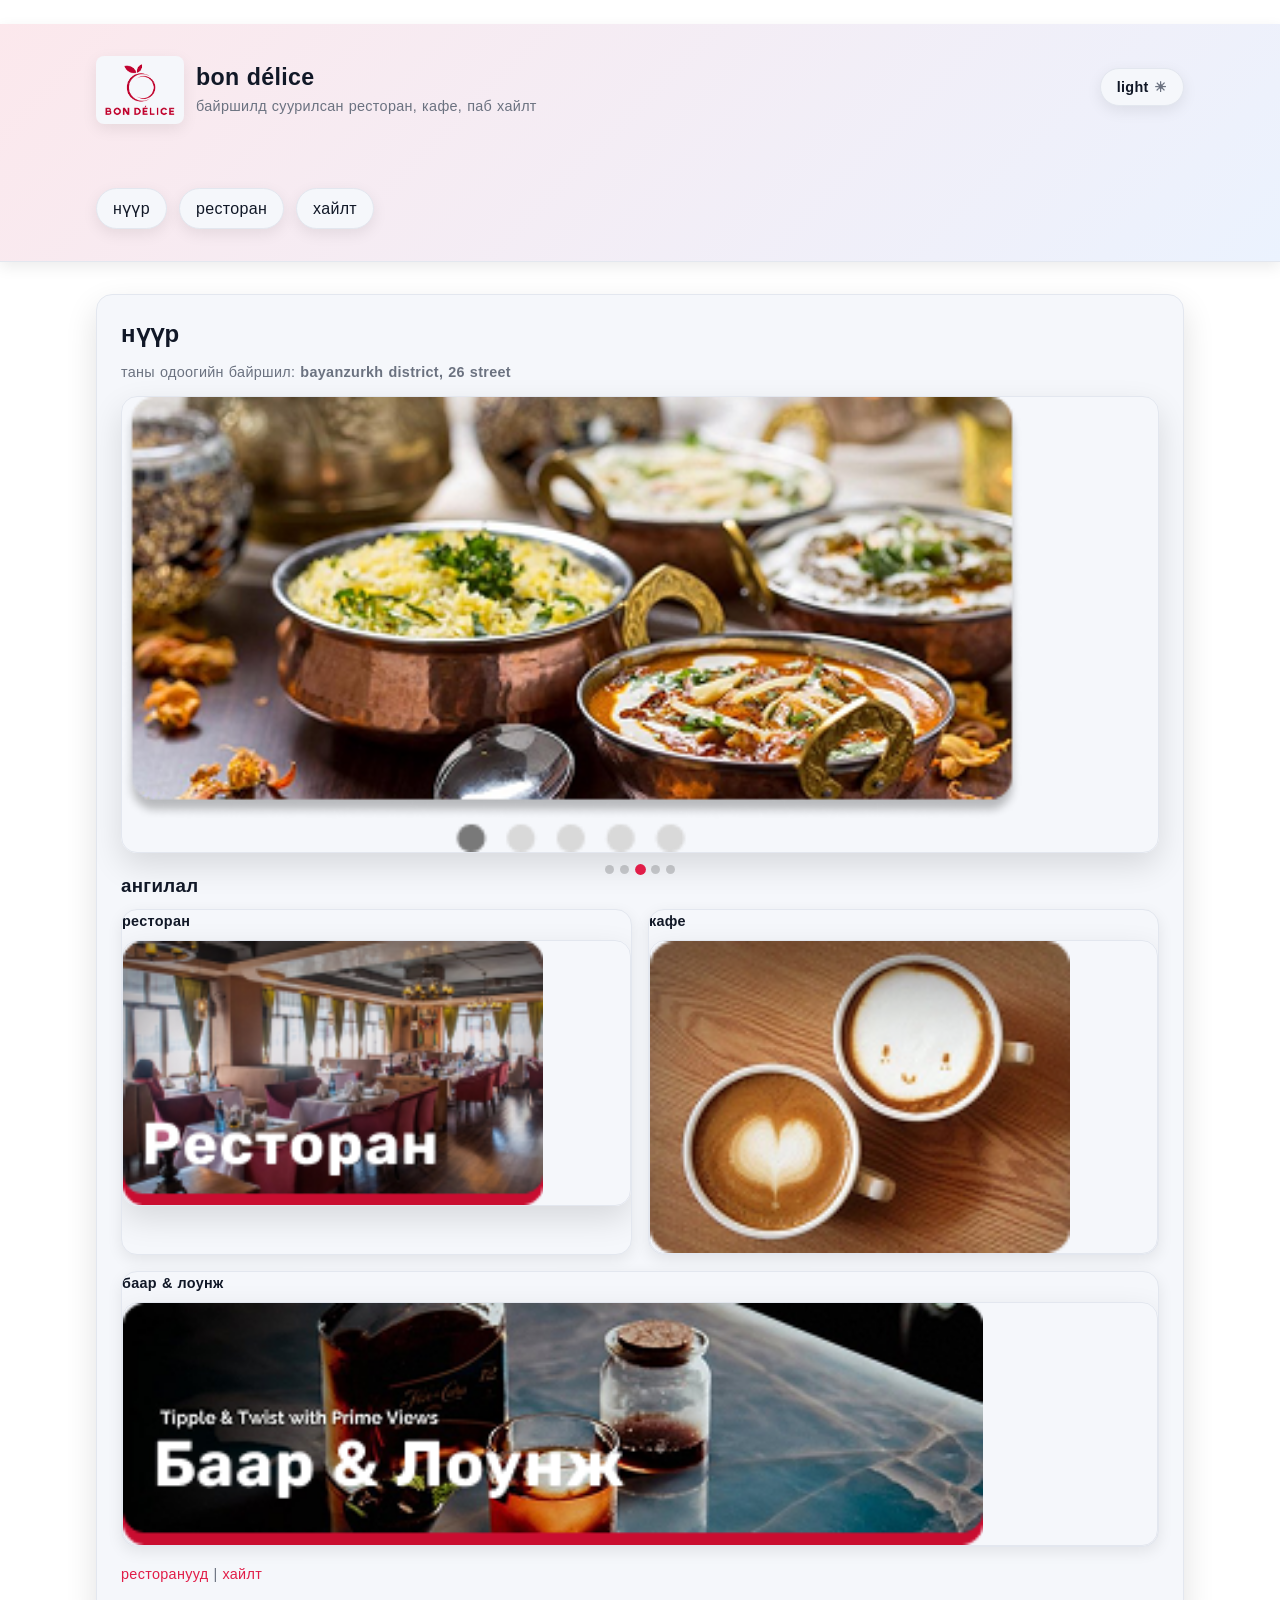
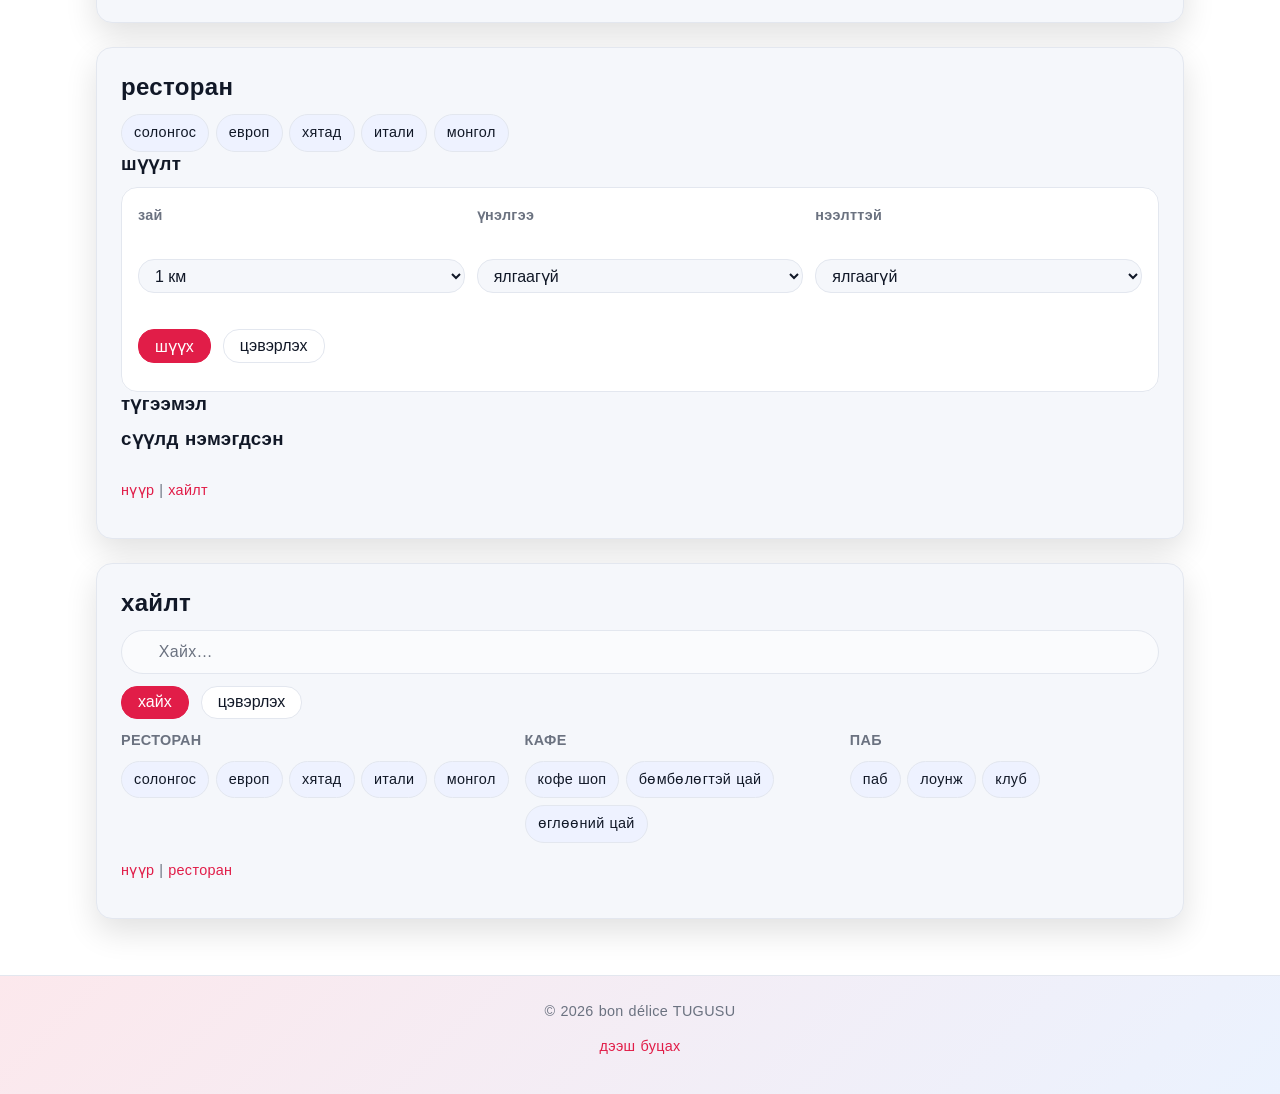
==== commit 5b4b6025: "Update index.html" ====
--- a/index.html
+++ b/index.html
@@ -4,7 +4,7 @@
   <head>
     <meta http-equiv="content-type" content="text/html; charset=utf-8" />
     <meta name="viewport" content="width=device-width, initial-scale=1.0" />
-    <meta http-equiv="Content-Security-Policy" content="default-src 'self'; img-src 'self' data:; style-src 'self' https://fonts.googleapis.com; font-src https://fonts.gstatic.com; object-src 'self';" />
+    <meta http-equiv="Content-Security-Policy" content="default-src 'self'; img-src 'self' data:; style-src 'self' https://fonts.googleapis.com; font-src https://fonts.gstatic.com; object-src 'self'; script-src 'self'; connect-src 'self';" />
 
     <title>bon délice - discover</title>
 
@@ -15,6 +15,13 @@
     <link rel="stylesheet" type="text/css"
       href="https://fonts.googleapis.com/css2?family=Noto+Sans:wght@400;600;700&amp;display=swap" />
     <link rel="stylesheet" href="discover.css" type="text/css" />
+
+    <!--
+      app.js is the ES-module entry point (CS142: module pattern).
+      type="module" gives us: deferred execution, strict mode, import/export.
+      The script is intentionally in <head> – `defer` is implicit for modules.
+    -->
+    <script type="module" src="js/app.js"></script>
   </head>
 
   <body>
@@ -154,76 +161,21 @@
 
               <div id="popular" class="block">
                 <h3>түгээмэл</h3>
-
+                <!--
+                  Static fallback items are intentionally left out.
+                  app.js populates .list on DOMContentLoaded via fetch().
+                  If JS is disabled the section gracefully shows nothing
+                  (progressive enhancement principle from CS142).
+                -->
                 <div class="list">
-                  <div class="item" id="korean">
-                    <img class="thumb" src="assets/img/yuna.png" alt="yuna рестораны зураг" width="160" height="110" />
-                    <div class="meta">
-                      <h4>yuna</h4>
-                      <p class="rate"><span class="n">4.3</span> <span class="stars">★★★★★</span> <span class="c">(86)</span></p>
-                      <p class="tag">#солонгос ресторан #ази ресторан</p>
-                    </div>
-                  </div>
-
-                  <div class="item">
-                    <img class="thumb" src="assets/img/seoul.png" alt="seoul рестораны зураг" width="160" height="110" />
-                    <div class="meta">
-                      <h4>seoul</h4>
-                      <p class="rate"><span class="n">4.2</span> <span class="stars">★★★★☆</span> <span class="c">(86)</span></p>
-                      <p class="tag">#солонгос ресторан #ази ресторан</p>
-                    </div>
-                  </div>
-
-                  <div class="item" id="europe">
-                    <img class="thumb" src="assets/img/new_york.png" alt="new york empire рестораны зураг" width="160" height="110" />
-                    <div class="meta">
-                      <h4>new york empire</h4>
-                      <p class="rate"><span class="n">4.1</span> <span class="stars">★★★★☆</span> <span class="c">(86)</span></p>
-                      <p class="tag">#европ ресторан</p>
-                    </div>
-                  </div>
+                  <!-- populated by js/app.js -->
                 </div>
               </div>
 
               <div id="new" class="block">
                 <h3>сүүлд нэмэгдсэн</h3>
-
                 <div class="list">
-                  <div class="item">
-                    <img class="thumb" src="assets/img/yuna.png" alt="yuna рестораны зураг" width="160" height="110" />
-                    <div class="meta">
-                      <h4>yuna</h4>
-                      <p class="rate"><span class="n">4.3</span> <span class="stars">★★★★★</span> <span class="c">(86)</span></p>
-                      <p class="tag">#солонгос ресторан #ази ресторан</p>
-                    </div>
-                  </div>
-
-                  <div class="item" id="italian">
-                    <img class="thumb" src="assets/img/veranda.png" alt="veranda рестораны зураг" width="160" height="110" />
-                    <div class="meta">
-                      <h4>veranda</h4>
-                      <p class="rate"><span class="n">4.6</span> <span class="stars">★★★★★</span> <span class="c">(52)</span></p>
-                      <p class="tag">#итали ресторан</p>
-                    </div>
-                  </div>
-
-                  <div class="item" id="chinese">
-                    <img class="thumb" src="assets/img/tin_tan.png" alt="tian tian рестораны зураг" width="160" height="110" />
-                    <div class="meta">
-                      <h4>tian tian</h4>
-                      <p class="rate"><span class="n">4.0</span> <span class="stars">★★★★☆</span> <span class="c">(40)</span></p>
-                      <p class="tag">#хятад ресторан</p>
-                    </div>
-                  </div>
-
-                  <div class="item" id="mongolian">
-                    <img class="thumb" src="assets/img/ger.png" alt="ger kitchen рестораны зураг" width="160" height="110" />
-                    <div class="meta">
-                      <h4>ger kitchen</h4>
-                      <p class="rate"><span class="n">4.2</span> <span class="stars">★★★★☆</span> <span class="c">(33)</span></p>
-                      <p class="tag">#монгол хоол</p>
-                    </div>
-                  </div>
+                  <!-- populated by js/app.js -->
                 </div>
               </div>
 
--- a/discover.css
+++ b/discover.css
@@ -1,925 +1,653 @@
-/*
- * =============================================================
- *  bon délice — discover.css
- *  CS142 Web Applications · Stanford University (style)
- *  Author : TUGUSU
- *  Date   : 2026
- * =============================================================
- *
- *  TABLE OF CONTENTS
- *  -----------------
- *  1.  Custom Properties  (design tokens)
- *  2.  Dark-mode overrides  (CSS-only checkbox hack)
- *  3.  Reset & Base
- *  4.  Accessibility helpers  (.vh, .skip)
- *  5.  Layout shell  (.wrap, #shell, #page)
- *  6.  Header & Brand
- *  7.  Navigation
- *  8.  Theme-toggle button
- *  9.  Cards  (+ fade-up animation)
- * 10.  Banner / media blocks
- * 11.  Carousel dots
- * 12.  Category grid & tiles
- * 13.  Filter form
- * 14.  Restaurant list & items
- * 15.  Search form
- * 16.  Category-chip groups
- * 17.  Footer
- * 18.  Shared utilities  (.links, .row, .btn)
- * 19.  Media queries
- *       19a. portrait phone   (≥ 0  — default, mobile-first)
- *       19b. landscape phone  (≥ 480 px)
- *       19c. tablet / desktop (≥ 768 px)
- *       19d. wide desktop     (≥ 1024 px)
- * 20.  Keyframe animations
- * =============================================================
- */
-
-
-/* ============================================================
-   1.  CUSTOM PROPERTIES  (design tokens)
-      All hard-coded values live here.  The rest of the file
-      must reference only var(--…) — never raw colours or px.
-   ============================================================ */
-:root {
-  /* — Typography — */
-  --font-body  : "Noto Sans", Arial, sans-serif;
-  --fs-sm      : 0.875rem;   /* 14 px — labels, tags          */
-  --fs-base    : 1rem;       /* 16 px — body copy             */
-  --fs-lg      : 1.45rem;    /* ~23 px — h1 brand             */
-  --lh-body    : 1.65;       /* comfortable Mongolian leading */
-  --lh-tight   : 1.25;       /* headings                      */
-  --ls-wide    : 0.06em;     /* subtle letter-spacing         */
-  --ws-body    : 0.04em;     /* word-spacing, Mongolian text  */
-
-  /* — Spacing scale (× 0.4 rem increments) — */
-  --sp-1 : 0.4rem;
-  --sp-2 : 0.75rem;
-  --sp-3 : 1rem;
-  --sp-4 : 1.5rem;
-  --sp-5 : 2.25rem;
-  --sp-6 : 3rem;
-
-  /* — Border radii — */
-  --rad-sm  : 0.5rem;
-  --rad-md  : 1rem;
-  --rad-pill: 999px;
-
-  /* — Shadows — */
-  --sh-sm : 0 4px 12px rgba(0, 0, 0, 0.08);
-  --sh-md : 0 10px 28px rgba(0, 0, 0, 0.12);
-  --sh-lg : 0 18px 48px rgba(0, 0, 0, 0.18);
-
-  /* — Colour palette (light mode) — */
-  --clr-bg      : #ffffff;
-  --clr-surface : #f4f5f9;
-  --clr-border  : #e2e5ed;
-  --clr-text    : #111827;
-  --clr-muted   : #6b7280;
-  --clr-brand   : #e11d48;
-  --clr-chip-bg : #eef2ff;
-
-  /* — Gradient (header + card accents) — */
-  --grad-header : linear-gradient(
-    135deg,
-    rgba(225, 29, 72, 0.10) 0%,
-    rgba(59, 130, 246, 0.10) 100%
-  );
-
-  /* — Transition — */
-  --tx-fast : 160ms ease;
-  --tx-base : 220ms ease;
-}
-
-
-/* ============================================================
-   2.  DARK-MODE OVERRIDES
-      Pure CSS: the hidden checkbox #theme-toggle acts as state.
-      Sibling combinator (~) lets it control #page's custom
-      properties — no JavaScript required.
-   ============================================================ */
+:root { /*Би color, spacing, typography-ийн утгуудыг :root дотор custom property болгосон. Дараа нь var(--name) гэж дуудаж ашигласан.*/
+  --font-main: "Noto Sans", Arial, sans-serif;
+
+  --fs-sm: 0.9rem;
+  --fs-base: 1rem;
+  --fs-lg: 1.45rem;
+
+  --lh-base: 1.6;
+  --ls-base: 0.02em;
+  --ws-base: 0.04em;
+
+  --sp-1: 0.4rem;
+  --sp-2: 0.75rem;
+  --sp-3: 1rem;
+  --sp-4: 1.5rem;
+  --sp-5: 2rem;
+
+  --radius-sm: 0.5rem;
+  --radius-md: 1rem;
+  --radius-pill: 999px;
+
+  --shadow-sm: 0 0.3rem 0.9rem rgba(0, 0, 0, 0.08);
+  --shadow-md: 0 0.8rem 2rem rgba(0, 0, 0, 0.12);
+
+  --bg: #ffffff;
+  --surface: #f5f7fb;
+  --border: #e3e7ef;
+  --text: #111827;
+  --muted: #6b7280;
+  --brand: #e11d48;
+  --chip-bg: #eef2ff;
+
+  --header-grad: linear-gradient(135deg, rgba(225, 29, 72, 0.10), rgba(59, 130, 246, 0.10));
+
+  --trans-fast: 0.18s ease;
+  --trans-base: 0.25s ease;
+}
+
+/* dark/light mode - css only */
+#theme-toggle {
+  position: absolute;
+  left: -9999px;
+  width: 0.1rem;
+  height: 0.1rem;
+  overflow: hidden;
+}
+
 #theme-toggle:checked ~ #page {
-  --clr-bg      : #0b0f19;
-  --clr-surface : #111827;
-  --clr-border  : rgba(255, 255, 255, 0.12);
-  --clr-text    : #e5e7eb;
-  --clr-muted   : #9ca3af;
-  --clr-chip-bg : rgba(255, 255, 255, 0.07);
-  --sh-sm : 0 4px 14px rgba(0, 0, 0, 0.40);
-  --sh-md : 0 10px 32px rgba(0, 0, 0, 0.55);
-  --sh-lg : 0 18px 50px rgba(0, 0, 0, 0.65);
-  --grad-header : linear-gradient(
-    135deg,
-    rgba(225, 29, 72, 0.22) 0%,
-    rgba(59, 130, 246, 0.14) 100%
-  );
-}
-
-
-/* ============================================================
-   3.  RESET & BASE
-   ============================================================ */
+  --bg: #0b0f19;
+  --surface: #111827;
+  --border: rgba(255, 255, 255, 0.12);
+  --text: #e5e7eb;
+  --muted: #9ca3af;
+  --chip-bg: rgba(255, 255, 255, 0.08);
+  --shadow-sm: 0 0.4rem 1rem rgba(0, 0, 0, 0.35);
+  --shadow-md: 0 1rem 2.4rem rgba(0, 0, 0, 0.5);
+  --header-grad: linear-gradient(135deg, rgba(225, 29, 72, 0.22), rgba(59, 130, 246, 0.14));
+}
+
 html {
-  /* Rem anchor — change this one value to scale all spacing. */
   font-size: 16px;
   box-sizing: border-box;
 }
 
-*,
-*::before,
-*::after {
+* {
   box-sizing: inherit;
 }
 
 body {
-  margin         : 0;
-  font-family    : var(--font-body);
-  font-size      : var(--fs-base);
-  line-height    : var(--lh-body);
-  word-spacing   : var(--ws-body);
-  letter-spacing : var(--ls-wide);
-  background     : var(--clr-bg);
-  color          : var(--clr-text);
-}
-
-/* Responsive images — never overflow their container. */
+  margin: 0;
+  font-family: var(--font-main);
+  font-size: var(--fs-base);
+  line-height: var(--lh-base);
+  letter-spacing: var(--ls-base);
+  word-spacing: var(--ws-base); /* typography */
+  background: var(--bg);
+  color: var(--text);
+}
+
+#page {
+  min-height: 100vh; /* vh unit */
+  background: var(--bg);
+  color: var(--text);
+  transition: background var(--trans-base), color var(--trans-base);
+}
+
 img {
-  max-width : 100%;
-  height    : auto;
-  display   : block;
-  border    : 0;
-}
-
-/* Headings — tighten line-height for display text. */
-h1, h2, h3, h4 {
-  line-height  : var(--lh-tight);
-  margin-top   : 0;
+  display: block;
+  max-width: 100%; /* % unit */
+  height: auto;
+  border: 0;
+}
+
+h1,
+h2,
+h3,
+h4 {
+  margin-top: 0;
   margin-bottom: var(--sp-2);
+  line-height: 1.25;
 }
 
 p {
-  margin-top   : 0;
+  margin-top: 0;
   margin-bottom: var(--sp-2);
 }
 
-
-/* ============================================================
-   4.  ACCESSIBILITY HELPERS
-   ============================================================ */
-
-/* Visually hidden — readable by screen readers, invisible visually. */
+a {
+  color: var(--brand);
+}
+
 .vh {
-  position : absolute;
-  left     : -9999px;
-  top      : auto;
-  width    : 1px;
-  height   : 1px;
-  overflow : hidden;
-}
-
-/* Skip link — jumps keyboard users past the header. */
+  position: absolute;
+  left: -9999px;
+  top: auto;
+  width: 0.1rem;
+  height: 0.1rem;
+  overflow: hidden;
+}
+
+.wrap {
+  width: 92%;
+  max-width: 72rem;
+  margin: 0 auto;
+  padding: var(--sp-4);
+}
+
+/* accessibility */
 .skip {
-  margin  : 0;
-  padding : var(--sp-2);
+  margin: 0;
+  padding: var(--sp-2);
 }
 
 .skip a {
-  position      : absolute;
-  left          : -9999px;
-  top           : 0;
-  background    : var(--clr-surface);
-  color         : var(--clr-text);
-  padding       : var(--sp-2) var(--sp-3);
-  border-radius : var(--rad-sm);
-  box-shadow    : var(--sh-md);
+  position: absolute;
+  left: -9999px;
+  top: 0;
+  padding: var(--sp-2) var(--sp-3);
+  border-radius: var(--radius-sm);
+  background: var(--surface);
+  color: var(--text);
   text-decoration: none;
-  font-size     : var(--fs-sm);
-}
-
-/* Reveal on keyboard focus. */
+  box-shadow: var(--shadow-sm);
+}
+
 .skip a:focus {
-  left    : var(--sp-2);
-  top     : var(--sp-2);
-  outline : 2px solid var(--clr-brand);
-  outline-offset: 2px;
-}
-
-
-/* ============================================================
-   5.  LAYOUT SHELL
-   ============================================================ */
-
-/* Hidden checkbox — positioned off-screen, not display:none
-   (must remain focusable for assistive tech in some browsers). */
-#theme-toggle {
-  position : absolute;
-  left     : -9999px;
-  width    : 1px;
-  height   : 1px;
-  overflow : hidden;
-}
-
-/* Full-height page wrapper so dark bg fills the viewport. */
-#page {
-  min-height : 100vh;
-  background : var(--clr-bg);
-  color      : var(--clr-text);
-  /* Smooth colour transition when toggling dark/light. */
-  transition : background var(--tx-base), color var(--tx-base);
-}
-
-/* Centred content column used by header, nav, and #main. */
-.wrap {
-  max-width : 72rem;
-  margin    : 0 auto;
-  padding   : var(--sp-3);
-}
-
-
-/* ============================================================
-   6.  HEADER & BRAND
-   ============================================================ */
+  left: var(--sp-2);
+  top: var(--sp-2);
+  outline: 0.12rem solid var(--brand);
+  outline-offset: 0.12rem;
+}
+
+/* header */
 #header {
-  background    : var(--grad-header);
-  border-bottom : 1px solid var(--clr-border);
-  /* Subtle sticky-top shadow on scroll (no JS needed). */
-  box-shadow    : var(--sh-sm);
-}
-
-/* Brand row: logo + text on the left, theme toggle on the right. */
+  background: var(--header-grad); /* gradient */
+  border-bottom: 0.06rem solid var(--border);
+  box-shadow: var(--shadow-sm); /* shadow */
+}
+
 .head {
-  display         : flex;
-  align-items     : center;
-  justify-content : space-between;
-  gap             : var(--sp-3);
+  display: flex; /* flex */
+  align-items: center;
+  justify-content: space-between;
+  gap: var(--sp-3);
 }
 
 .brand {
-  display     : flex;
-  align-items : center;
-  gap         : var(--sp-2);
+  display: flex;
+  align-items: center;
+  gap: var(--sp-2);
 }
 
 .logo {
-  background    : var(--clr-surface);
-  padding       : var(--sp-1);
-  border-radius : var(--rad-sm);
-  box-shadow    : var(--sh-sm);
-  /* Gentle lift on hover to keep the header interactive. */
-  transition    : transform var(--tx-fast), box-shadow var(--tx-fast);
-}
-
-.logo:hover {
-  transform  : translateY(-2px);
-  box-shadow : var(--sh-md);
+  width: 5.5rem;
+  background: var(--surface);
+  border-radius: var(--radius-sm);
+  box-shadow: var(--shadow-sm);
+  padding: var(--sp-1);
 }
 
 .brand-text h1 {
-  margin    : 0;
-  font-size : var(--fs-lg);
+  font-size: var(--fs-lg);
+  margin-bottom: 0.2rem;
 }
 
 .brand-text p {
-  margin    : 0;
-  color     : var(--clr-muted);
-  font-size : var(--fs-sm);
-}
-
-/* Inline SVG used for decorative brand accent — requirement #9.
-   The <svg> tag is placed directly inside .brand-icon in HTML.
-   We only size it here; shape and fill live in the HTML markup. */
-.brand-icon svg {
-  width  : 1.5rem;
-  height : 1.5rem;
-  fill   : var(--clr-brand);
-}
-
-
-/* ============================================================
-   7.  NAVIGATION
-   ============================================================ */
+  margin: 0;
+  font-size: var(--fs-sm);
+  color: var(--muted);
+}
+
+.theme-btn {
+  display: inline-block;
+  padding: var(--sp-1) var(--sp-3);
+  border: 0.06rem solid var(--border);
+  border-radius: var(--radius-pill);
+  background: var(--surface);
+  color: var(--text);
+  box-shadow: var(--shadow-sm);
+  cursor: pointer;
+  transition: transform var(--trans-fast), box-shadow var(--trans-fast), background var(--trans-fast);
+}
+
+.theme-btn:hover,
+.theme-btn:focus {
+  transform: translateY(-0.12rem);
+  box-shadow: var(--shadow-md);
+}
+
+#theme-toggle:not(:checked) ~ #page .theme-btn::after {
+  content: " ☀";
+  color: var(--muted);
+}
+
+#theme-toggle:checked ~ #page .theme-btn::after {
+  content: " ☾";
+  color: var(--muted);
+}
+
+/* navigation */
 .nav-list {
-  margin      : 0;
-  padding     : 0;
-  list-style  : none;
-  display     : flex;
-  gap         : var(--sp-2);
-  flex-wrap   : wrap; /* wraps on small screens */
+  margin: 0;
+  padding: 0;
+  list-style: none;
+  display: flex; /* flex */
+  flex-wrap: wrap;
+  gap: var(--sp-2);
 }
 
 .nav-list a {
-  display         : inline-block;
-  padding         : var(--sp-1) var(--sp-3);
-  border          : 1px solid var(--clr-border);
-  border-radius   : var(--rad-pill);
-  background      : var(--clr-surface);
-  color           : var(--clr-text);
-  text-decoration : none;
-  font-size       : var(--fs-sm);
-  box-shadow      : var(--sh-sm);
-  transition      : transform var(--tx-fast), box-shadow var(--tx-fast),
-                    background var(--tx-fast);
+  display: inline-block;
+  padding: var(--sp-1) var(--sp-3);
+  border: 0.06rem solid var(--border);
+  border-radius: var(--radius-pill);
+  background: var(--surface);
+  color: var(--text);
+  text-decoration: none;
+  box-shadow: var(--shadow-sm);
+  transition: transform var(--trans-fast), box-shadow var(--trans-fast);
 }
 
 .nav-list a:hover,
 .nav-list a:focus {
-  transform  : translateY(-2px);
-  box-shadow : var(--sh-md);
-  outline    : none;
-}
-
-.nav-list a:focus-visible {
-  outline        : 2px solid var(--clr-brand);
-  outline-offset : 2px;
-}
-
-
-/* ============================================================
-   8.  THEME-TOGGLE BUTTON
-      The <label> for the hidden checkbox acts as the button.
-   ============================================================ */
-.theme-btn {
-  display       : inline-flex;
-  align-items   : center;
-  gap           : var(--sp-1);
-  padding       : var(--sp-1) var(--sp-3);
-  border-radius : var(--rad-pill);
-  border        : 1px solid var(--clr-border);
-  background    : var(--clr-surface);
-  color         : var(--clr-text);
-  cursor        : pointer;
-  font-size     : var(--fs-sm);
-  box-shadow    : var(--sh-sm);
-  transition    : transform var(--tx-fast), box-shadow var(--tx-fast);
-  /* Prevent text selection on repeated clicks. */
-  user-select   : none;
-}
-
-.theme-btn:hover {
-  transform  : translateY(-2px);
-  box-shadow : var(--sh-md);
-}
-
-/* Append mode label automatically — no extra HTML needed. */
-#theme-toggle:not(:checked) ~ #page .theme-btn::after {
-  content : " ☀ гэрэл";
-  color   : var(--clr-muted);
-}
-
-#theme-toggle:checked ~ #page .theme-btn::after {
-  content : " ☾ харанхуй";
-  color   : var(--clr-muted);
-}
-
-
-/* ============================================================
-   9.  CARDS  (each "screen" section)
-      animation: fade-up on load — see §20 for @keyframes.
-   ============================================================ */
+  transform: translateY(-0.12rem);
+  box-shadow: var(--shadow-md);
+}
+
+/* main cards */
 .card {
-  background    : var(--clr-surface);
-  border        : 1px solid var(--clr-border);
-  border-radius : var(--rad-md);
-  box-shadow    : var(--sh-md);
-  padding       : var(--sp-4);
-  margin-bottom : var(--sp-4);
-  /* Staggered reveal — each card fades up slightly after the last. */
-  animation     : fadeUp 520ms ease both;
-}
-
-/* Stagger the three cards via :nth-of-type. */
-.card:nth-of-type(2) { animation-delay: 80ms;  }
-.card:nth-of-type(3) { animation-delay: 160ms; }
-
-
-/* ============================================================
-   10. BANNER / MEDIA BLOCKS
-   ============================================================ */
+  background: var(--surface);
+  border: 0.06rem solid var(--border);
+  border-radius: var(--radius-md); /* border-radius */
+  box-shadow: var(--shadow-md);
+  padding: var(--sp-4);
+  margin-bottom: var(--sp-4);
+  animation: fade-up 0.5s ease both; /* animation */
+}
+
 .media {
-  margin        : 0;
-  border-radius : var(--rad-md);
-  overflow      : hidden;
-  box-shadow    : var(--sh-lg);
-  border        : 1px solid var(--clr-border);
-  /* Smooth shadow change on hover. */
-  transition    : box-shadow var(--tx-base);
-}
-
-.media:hover {
-  box-shadow : var(--sh-lg);
-}
-
-.media img {
-  width      : 100%;
-  object-fit : cover;
-}
-
-
-/* ============================================================
-   11. CAROUSEL DOTS
-   ============================================================ */
+  margin: 0;
+  border: 0.06rem solid var(--border);
+  border-radius: var(--radius-md);
+  overflow: hidden;
+  box-shadow: var(--shadow-md);
+}
+
+.muted {
+  color: var(--muted);
+  font-size: var(--fs-sm);
+}
+
+.cap {
+  margin-bottom: var(--sp-1);
+  font-size: var(--fs-sm);
+  font-weight: 600;
+}
+
+.cap a {
+  color: var(--text);
+  text-decoration: none;
+}
+
+.cap a:hover,
+.cap a:focus {
+  color: var(--brand);
+}
+
+/* banner dots */
 .dots {
-  margin  : var(--sp-2) 0 0;
-  display : flex;
+  display: flex; /* flex */
   justify-content: center;
-  gap     : var(--sp-1);
+  gap: var(--sp-1);
+  margin: var(--sp-2) 0 0;
 }
 
 .dot {
-  width         : 0.5rem;
-  height        : 0.5rem;
-  border-radius : var(--rad-pill);
-  background    : rgba(0, 0, 0, 0.18);
-  transition    : background var(--tx-fast), transform var(--tx-fast);
+  width: 0.55rem;
+  height: 0.55rem;
+  border-radius: var(--radius-pill);
+  background: rgba(0, 0, 0, 0.18);
+  transition: transform var(--trans-fast), background var(--trans-fast);
 }
 
 #theme-toggle:checked ~ #page .dot {
-  background : rgba(255, 255, 255, 0.18);
-}
-
-/* Active / current dot. */
+  background: rgba(255, 255, 255, 0.18);
+}
+
 .dot.on {
-  background : var(--clr-brand);
-  transform  : scale(1.3);
-}
-
-
-/* ============================================================
-   12. CATEGORY GRID & TILES
-      Mobile: 1 column → landscape phone: 2 columns →
-      desktop: 2 columns with full-width "wide" tile.
-   ============================================================ */
+  background: var(--brand);
+  transform: scale(1.2);
+}
+
+/* category grid */
 .grid {
-  display               : grid;
-  grid-template-columns : 1fr;
-  gap                   : var(--sp-3);
-}
-
-/* "wide" tiles span all columns on larger screens (see §19). */
-.wide {
-  grid-column : auto; /* reset; overridden in media query */
+  display: grid; /* grid */
+  grid-template-columns: 1fr;
+  gap: var(--sp-3);
 }
 
 .tile {
-  border-radius : var(--rad-md);
-  overflow      : hidden;
-  box-shadow    : var(--sh-sm);
-  border        : 1px solid var(--clr-border);
-  background    : var(--clr-surface);
-  transition    : transform var(--tx-base), box-shadow var(--tx-base);
-}
-
-.tile:hover {
-  transform  : translateY(-3px);
-  box-shadow : var(--sh-lg);
-}
-
-/* Category label above image inside each tile. */
-.cap {
-  margin  : 0;
-  padding : var(--sp-2) var(--sp-3) var(--sp-1);
+  background: var(--surface);
+  border: 0.06rem solid var(--border);
+  border-radius: var(--radius-md);
+  box-shadow: var(--shadow-sm);
+  overflow: hidden;
+  transition: transform var(--trans-fast), box-shadow var(--trans-fast);
+}
+
+.tile:hover,
+.tile:focus-within {
+  transform: translateY(-0.18rem);
+  box-shadow: var(--shadow-md);
+}
+
+/* filter */
+.filter fieldset {
+  margin: 0;
+  padding: var(--sp-3);
+  border: 0.06rem solid var(--border);
+  border-radius: var(--radius-md);
+  background: var(--bg);
+}
+
+label {
+  display: block;
+  margin-bottom: var(--sp-1);
+  color: var(--muted);
   font-size: var(--fs-sm);
   font-weight: 600;
 }
 
-.cap a {
-  color           : var(--clr-text);
-  text-decoration : none;
-  transition      : color var(--tx-fast);
-}
-
-.cap a:hover {
-  color : var(--clr-brand);
-}
-
-
-/* ============================================================
-   13. FILTER FORM
-   ============================================================ */
-
-/* Remove default fieldset chrome. */
-.filter fieldset {
-  border        : 1px solid var(--clr-border);
-  border-radius : var(--rad-md);
-  background    : var(--clr-bg);
-  padding       : var(--sp-3);
-  margin        : 0;
-}
-
 select {
-  width         : 100%;
-  padding       : var(--sp-1) var(--sp-2);
-  border-radius : var(--rad-md);
-  border        : 1px solid var(--clr-border);
-  background    : var(--clr-surface);
-  color         : var(--clr-text);
-  font-family   : var(--font-body);
-  font-size     : var(--fs-base);
-  cursor        : pointer;
-  transition    : border-color var(--tx-fast);
-}
-
-select:focus {
-  outline      : none;
-  border-color : var(--clr-brand);
-}
-
-label {
-  font-size   : var(--fs-sm);
-  font-weight : 600;
-  color       : var(--clr-muted);
-  display     : block;
+  width: 100%;
+  padding: var(--sp-1) var(--sp-2);
+  border: 0.06rem solid var(--border);
+  border-radius: var(--radius-md);
+  background: var(--surface);
+  color: var(--text);
+  font-family: var(--font-main);
+  font-size: var(--fs-base);
+}
+
+/* restaurant list */
+.list {
+  display: grid; /* grid */
+  grid-template-columns: 1fr;
+  gap: var(--sp-2);
+}
+
+.item {
+  display: flex; /* flex */
+  align-items: center;
+  gap: var(--sp-3);
+  padding: var(--sp-2);
+  background: var(--bg);
+  border: 0.06rem solid var(--border);
+  border-radius: var(--radius-md);
+  box-shadow: var(--shadow-sm);
+  transition: transform var(--trans-fast), box-shadow var(--trans-fast);
+}
+
+.item:hover {
+  transform: translateY(-0.12rem);
+  box-shadow: var(--shadow-md);
+}
+
+.thumb {
+  width: 6rem;
+  aspect-ratio: 3 / 2;
+  object-fit: cover;
+  border: 0.06rem solid var(--border);
+  border-radius: var(--radius-sm);
+  flex-shrink: 0;
+}
+
+.meta h4 {
   margin-bottom: var(--sp-1);
 }
 
-
-/* ============================================================
-   14. RESTAURANT LIST & ITEMS
-   ============================================================ */
-.list {
-  display               : grid;
-  grid-template-columns : 1fr;
-  gap                   : var(--sp-2);
-}
-
-.item {
-  display       : flex;
-  gap           : var(--sp-3);
-  align-items   : center;
-  background    : var(--clr-bg);
-  border        : 1px solid var(--clr-border);
-  border-radius : var(--rad-md);
-  padding       : var(--sp-2);
-  box-shadow    : var(--sh-sm);
-  transition    : transform var(--tx-base), box-shadow var(--tx-base);
-}
-
-.item:hover {
-  transform  : translateY(-2px);
-  box-shadow : var(--sh-md);
-}
-
-/* Thumbnail image inside each list item. */
-.thumb {
-  width         : 6rem;    /* fluid but capped */
-  aspect-ratio  : 3 / 2;
-  object-fit    : cover;
-  border-radius : var(--rad-sm);
-  border        : 1px solid var(--clr-border);
-  flex-shrink   : 0;
-}
-
-.meta h4 {
-  margin        : 0 0 var(--sp-1);
-  font-size     : var(--fs-base);
-}
-
-/* Star rating row. */
 .rate {
-  margin    : 0 0 var(--sp-1);
-  color     : var(--clr-muted);
-  font-size : var(--fs-sm);
-  display   : flex;
-  gap       : var(--sp-1);
+  margin: 0 0 var(--sp-1);
+  color: var(--muted);
+  font-size: var(--fs-sm);
+}
+
+.n {
+  color: var(--brand);
+  font-weight: 700;
+}
+
+.tag {
+  margin: 0;
+  color: var(--muted);
+  font-size: var(--fs-sm);
+}
+
+/* search */
+.search fieldset {
+  margin: 0;
+  padding: 0;
+  border: 0;
+}
+
+.search-box {
+  position: relative;
+  display: flex; /* flex */
   align-items: center;
-}
-
-/* Numeric score in bold brand colour. */
-.rate .n {
-  font-weight : 700;
-  color       : var(--clr-brand);
-}
-
-/* Tags / cuisine labels. */
-.tag {
-  margin    : 0;
-  color     : var(--clr-muted);
-  font-size : var(--fs-sm);
-}
-
-
-/* ============================================================
-   15. SEARCH FORM
-   ============================================================ */
-
-/* Remove default fieldset chrome for the search card. */
-.search fieldset {
-  border  : 0;
-  padding : 0;
-  margin  : 0;
-}
-
-/* The search-box pill: icon + input + placeholder hint. */
-.search-box {
-  position      : relative;
-  display       : flex;
-  align-items   : center;
-  gap           : var(--sp-2);
-  border        : 1px solid var(--clr-border);
-  border-radius : var(--rad-pill);
-  padding       : var(--sp-2) var(--sp-3);
-  background    : rgba(255, 255, 255, 0.55);
-  transition    : border-color var(--tx-fast), box-shadow var(--tx-fast);
-  margin        : 0;
+  gap: var(--sp-2);
+  padding: var(--sp-2) var(--sp-3);
+  margin: 0;
+  border: 0.06rem solid var(--border);
+  border-radius: var(--radius-pill);
+  background: rgba(255, 255, 255, 0.55);
+  transition: border-color var(--trans-fast), box-shadow var(--trans-fast), background var(--trans-fast);
 }
 
 #theme-toggle:checked ~ #page .search-box {
-  background : rgba(255, 255, 255, 0.06);
+  background: rgba(255, 255, 255, 0.06);
 }
 
 .search-box:focus-within {
-  border-color : var(--clr-brand);
-  box-shadow   : 0 0 0 3px rgba(225, 29, 72, 0.15);
-}
-
-/* The SVG search icon container — requirement #9 uses <object> in HTML. */
+  border-color: var(--brand);
+  box-shadow: 0 0 0 0.18rem rgba(225, 29, 72, 0.14);
+}
+
 .icon {
-  display    : inline-flex;
-  align-items: center;
-  width      : 1.1rem;
-  height     : 1.1rem;
-  flex-shrink: 0;
+  width: 0.95rem;
+  height: 0.95rem;
+  flex: 0 0 0.95rem;
 }
 
 .search-box input[type="text"] {
-  flex        : 1;
-  border      : 0;
-  background  : transparent;
-  outline     : none;
-  color       : var(--clr-text);
-  font-family : var(--font-body);
-  font-size   : var(--fs-base);
-  padding     : 0;
-}
-
-/* Placeholder hint text (fades when the input is focused). */
+  width: 100%;
+  border: 0;
+  padding: 0;
+  background: transparent;
+  color: var(--text);
+  font-family: var(--font-main);
+  font-size: var(--fs-base);
+  outline: none;
+}
+
 .hint {
-  position       : absolute;
-  /* Align with the text field (icon width + gap). */
-  left           : calc(1.1rem + var(--sp-2) + var(--sp-3));
-  color          : var(--clr-muted);
-  pointer-events : none;
-  font-size      : var(--fs-base);
-  transition     : opacity var(--tx-fast);
-}
-
-.search-box input:focus + .hint {
-  opacity : 0;
-}
-
-
-/* ============================================================
-   16. CHIP LISTS  (cuisine filter tags)
-   ============================================================ */
+  position: absolute;
+  left: 2.3rem;
+  color: var(--muted);
+  pointer-events: none;
+  transition: opacity var(--trans-fast);
+}
+
+.search-box input[type="text"]:focus + .hint {
+  opacity: 0;
+}
+
+/* chips */
 .chips {
-  margin       : var(--sp-2) 0 0;
-  padding      : 0;
-  list-style   : none;
-  display      : flex;
-  gap          : var(--sp-1);
-  overflow-x   : auto;    /* horizontal scroll on mobile */
-  white-space  : nowrap;
-  /* Hide scrollbar on WebKit while keeping scroll. */
-  scrollbar-width: none;
-}
-
-.chips::-webkit-scrollbar {
-  display : none;
+  margin: var(--sp-2) 0 0;
+  padding: 0;
+  list-style: none;
+  display: flex; /* flex */
+  gap: var(--sp-1);
+  overflow-x: auto;
+  white-space: nowrap;
 }
 
 .chips a {
-  display         : inline-block;
-  padding         : var(--sp-1) var(--sp-2);
-  border-radius   : var(--rad-pill);
-  border          : 1px solid var(--clr-border);
-  background      : var(--clr-chip-bg);
-  color           : var(--clr-text);
-  text-decoration : none;
-  font-size       : var(--fs-sm);
-  white-space     : nowrap;
-  transition      : transform var(--tx-fast), box-shadow var(--tx-fast),
-                    background var(--tx-fast);
+  display: inline-block;
+  padding: var(--sp-1) var(--sp-2);
+  border: 0.06rem solid var(--border);
+  border-radius: var(--radius-pill);
+  background: var(--chip-bg);
+  color: var(--text);
+  text-decoration: none;
+  font-size: var(--fs-sm);
+  transition: transform var(--trans-fast), box-shadow var(--trans-fast), background var(--trans-fast);
 }
 
 .chips a:hover,
 .chips a:focus {
-  transform  : translateY(-2px);
-  box-shadow : var(--sh-sm);
-  outline    : none;
-}
-
-.chips a:focus-visible {
-  outline        : 2px solid var(--clr-brand);
-  outline-offset : 2px;
-}
-
-/* Wrapping variant used in the search screen's grouped chips. */
+  transform: translateY(-0.12rem);
+  box-shadow: var(--shadow-sm);
+}
+
 .chips-wrap {
-  flex-wrap   : wrap;
-  white-space : normal;
-  overflow-x  : visible;
-}
-
-/* Group container in screen-c (search). */
+  flex-wrap: wrap;
+  white-space: normal;
+  overflow-x: visible;
+}
+
 .groups {
-  display : grid;
-  gap     : var(--sp-3);
+  display: grid; /* grid */
+  gap: var(--sp-3);
 }
 
 .group h4 {
-  margin-bottom : var(--sp-1);
-  font-size     : var(--fs-sm);
-  font-weight   : 700;
-  color         : var(--clr-muted);
+  margin-bottom: var(--sp-1);
+  color: var(--muted);
+  font-size: var(--fs-sm);
   text-transform: uppercase;
-  letter-spacing: 0.08em;
-}
-
-
-/* ============================================================
-   17. FOOTER
-   ============================================================ */
-#footer {
-  text-align : center;
-  padding    : var(--sp-5) var(--sp-4);
-  color      : var(--clr-muted);
-  font-size  : var(--fs-sm);
-  /* Subtle top gradient accent. */
-  background : var(--grad-header);
-  border-top : 1px solid var(--clr-border);
-}
-
-#footer a {
-  color           : var(--clr-brand);
-  text-decoration : none;
-  transition      : opacity var(--tx-fast);
-}
-
-#footer a:hover {
-  opacity : 0.75;
-}
-
-
-/* ============================================================
-   18. SHARED UTILITIES
-   ============================================================ */
-
-/* Page-navigation links (нүүр | ресторан | хайлт). */
-.links {
-  margin-top : var(--sp-3);
-  color      : var(--clr-muted);
-  font-size  : var(--fs-sm);
-}
-
-.links a {
-  color           : var(--clr-brand);
-  text-decoration : none;
-  transition      : opacity var(--tx-fast);
-}
-
-.links a:hover,
-.links a:focus {
-  text-decoration : underline;
-}
-
-/* Button row — used below filter selects and search. */
+}
+
+/* shared */
 .row {
-  margin  : var(--sp-2) 0 0;
-  display : flex;
-  gap     : var(--sp-2);
+  display: flex; /* flex */
   flex-wrap: wrap;
-}
-
-/* Shared button base — submit, reset, and .btn class. */
+  gap: var(--sp-2);
+  margin-top: var(--sp-2);
+}
+
 input[type="submit"],
-input[type="reset"],
-.btn {
-  font-family   : var(--font-body);
-  font-size     : var(--fs-base);
-  padding       : var(--sp-1) var(--sp-3);
-  border-radius : var(--rad-md);
-  border        : 1px solid var(--clr-border);
-  background    : var(--clr-bg);
-  color         : var(--clr-text);
-  cursor        : pointer;
-  text-decoration: none;
-  transition    : transform var(--tx-fast), box-shadow var(--tx-fast);
-}
-
-/* Primary action — brand-coloured submit. */
+input[type="reset"] {
+  padding: var(--sp-1) var(--sp-3);
+  border: 0.06rem solid var(--border);
+  border-radius: var(--radius-md);
+  font-family: var(--font-main);
+  font-size: var(--fs-base);
+  cursor: pointer;
+  transition: transform var(--trans-fast), box-shadow var(--trans-fast);
+}
+
 input[type="submit"] {
-  background   : var(--clr-brand);
-  border-color : transparent;
-  color        : #ffffff;
-  font-weight  : 600;
+  background: var(--brand);
+  border-color: var(--brand);
+  color: #ffffff;
+}
+
+input[type="reset"] {
+  background: var(--bg);
+  color: var(--text);
 }
 
 input[type="submit"]:hover,
 input[type="submit"]:focus,
 input[type="reset"]:hover,
-input[type="reset"]:focus,
-.btn:hover,
-.btn:focus {
-  transform  : translateY(-2px);
-  box-shadow : var(--sh-sm);
-  outline    : none;
-}
-
-input[type="submit"]:focus-visible,
-input[type="reset"]:focus-visible,
-.btn:focus-visible {
-  outline        : 2px solid var(--clr-brand);
-  outline-offset : 2px;
-}
-
-/* "Мuted" section title used before list blocks. */
-.muted {
-  color     : var(--clr-muted);
-  font-size : var(--fs-sm);
-}
-
-
-/* ============================================================
-   19. MEDIA QUERIES
-      Strategy: mobile-first — default styles target portrait
-      phones (≤ 479 px).  Each breakpoint progressively
-      enhances the layout.
-   ============================================================ */
-
-/* ––– 19b. Landscape phone (≥ 480 px) ––– */
+input[type="reset"]:focus {
+  transform: translateY(-0.12rem);
+  box-shadow: var(--shadow-sm);
+}
+
+.links {
+  margin-top: var(--sp-3);
+  color: var(--muted);
+  font-size: var(--fs-sm);
+}
+
+.links a {
+  color: var(--brand);
+  text-decoration: none;
+}
+
+.links a:hover,
+.links a:focus {
+  text-decoration: underline;
+}
+
+/* footer */
+#footer {
+  padding: var(--sp-4);
+  text-align: center;
+  font-size: var(--fs-sm);
+  color: var(--muted);
+  background: var(--header-grad);
+  border-top: 0.06rem solid var(--border);
+}
+
+#footer a {
+  color: var(--brand);
+  text-decoration: none;
+}
+
+/* media query 1: mobile landscape */
 @media screen and (min-width: 480px) {
   .wrap {
-    padding : var(--sp-5);
-  }
-
-  /* 2-column category grid. */
+    padding: var(--sp-5);
+  }
+
   .grid {
-    grid-template-columns : 1fr 1fr;
-  }
-
-  /* "wide" tile spans both columns. */
+    grid-template-columns: 1fr 1fr;
+  }
+
   .wide {
-    grid-column : 1 / -1;
-  }
-}
-
-/* ––– 19c. Tablet / small desktop (≥ 768 px) ––– */
+    grid-column: 1 / -1;
+  }
+}
+
+/* media query 2: tablet */
 @media screen and (min-width: 768px) {
-  /* Filter fields in a 3-column row. */
   .filter fieldset {
-    display               : grid;
-    grid-template-columns : 1fr 1fr 1fr;
-    gap                   : var(--sp-2);
-    align-items           : end;
-  }
-
-  /* Button row spans all three filter columns. */
+    display: grid; /* grid */
+    grid-template-columns: 1fr 1fr 1fr;
+    gap: var(--sp-2);
+    align-items: end;
+  }
+
   .filter .row {
-    grid-column : 1 / -1;
-  }
-
-  /* Chip groups in 3 columns. */
+    grid-column: 1 / -1;
+  }
+
   .groups {
-    grid-template-columns : 1fr 1fr 1fr;
-  }
-
-  /* Slightly larger thumbnail. */
+    grid-template-columns: 1fr 1fr 1fr;
+  }
+
   .thumb {
-    width : 8rem;
-  }
-}
-
-/* ––– 19d. Wide desktop (≥ 1024 px) ––– */
+    width: 8rem;
+  }
+}
+
+/* media query 3: desktop */
 @media screen and (min-width: 1024px) {
-  /* 2-column restaurant list. */
   .list {
-    grid-template-columns : 1fr 1fr;
-  }
-
-  /* Nav pills left-aligned. */
+    grid-template-columns: 1fr 1fr;
+  }
+
   .nav-list {
-    justify-content : flex-start;
-  }
-
-  /* Larger thumbnail on wide screens. */
+    justify-content: flex-start;
+  }
+
   .thumb {
-    width : 10rem;
-  }
-}
-
-
-/* ============================================================
-   20. KEYFRAME ANIMATIONS
-   ============================================================ */
-
-/* Fade-up — applied to .card on page load. */
-@keyframes fadeUp {
+    width: 10rem;
+  }
+}
+
+/* animation */
+@keyframes fade-up {
   from {
-    opacity   : 0;
-    transform : translateY(12px);
+    opacity: 0;
+    transform: translateY(0.75rem);
   }
   to {
-    opacity   : 1;
-    transform : translateY(0);
-  }
-}
+    opacity: 1;
+    transform: translateY(0);
+  }
+}
